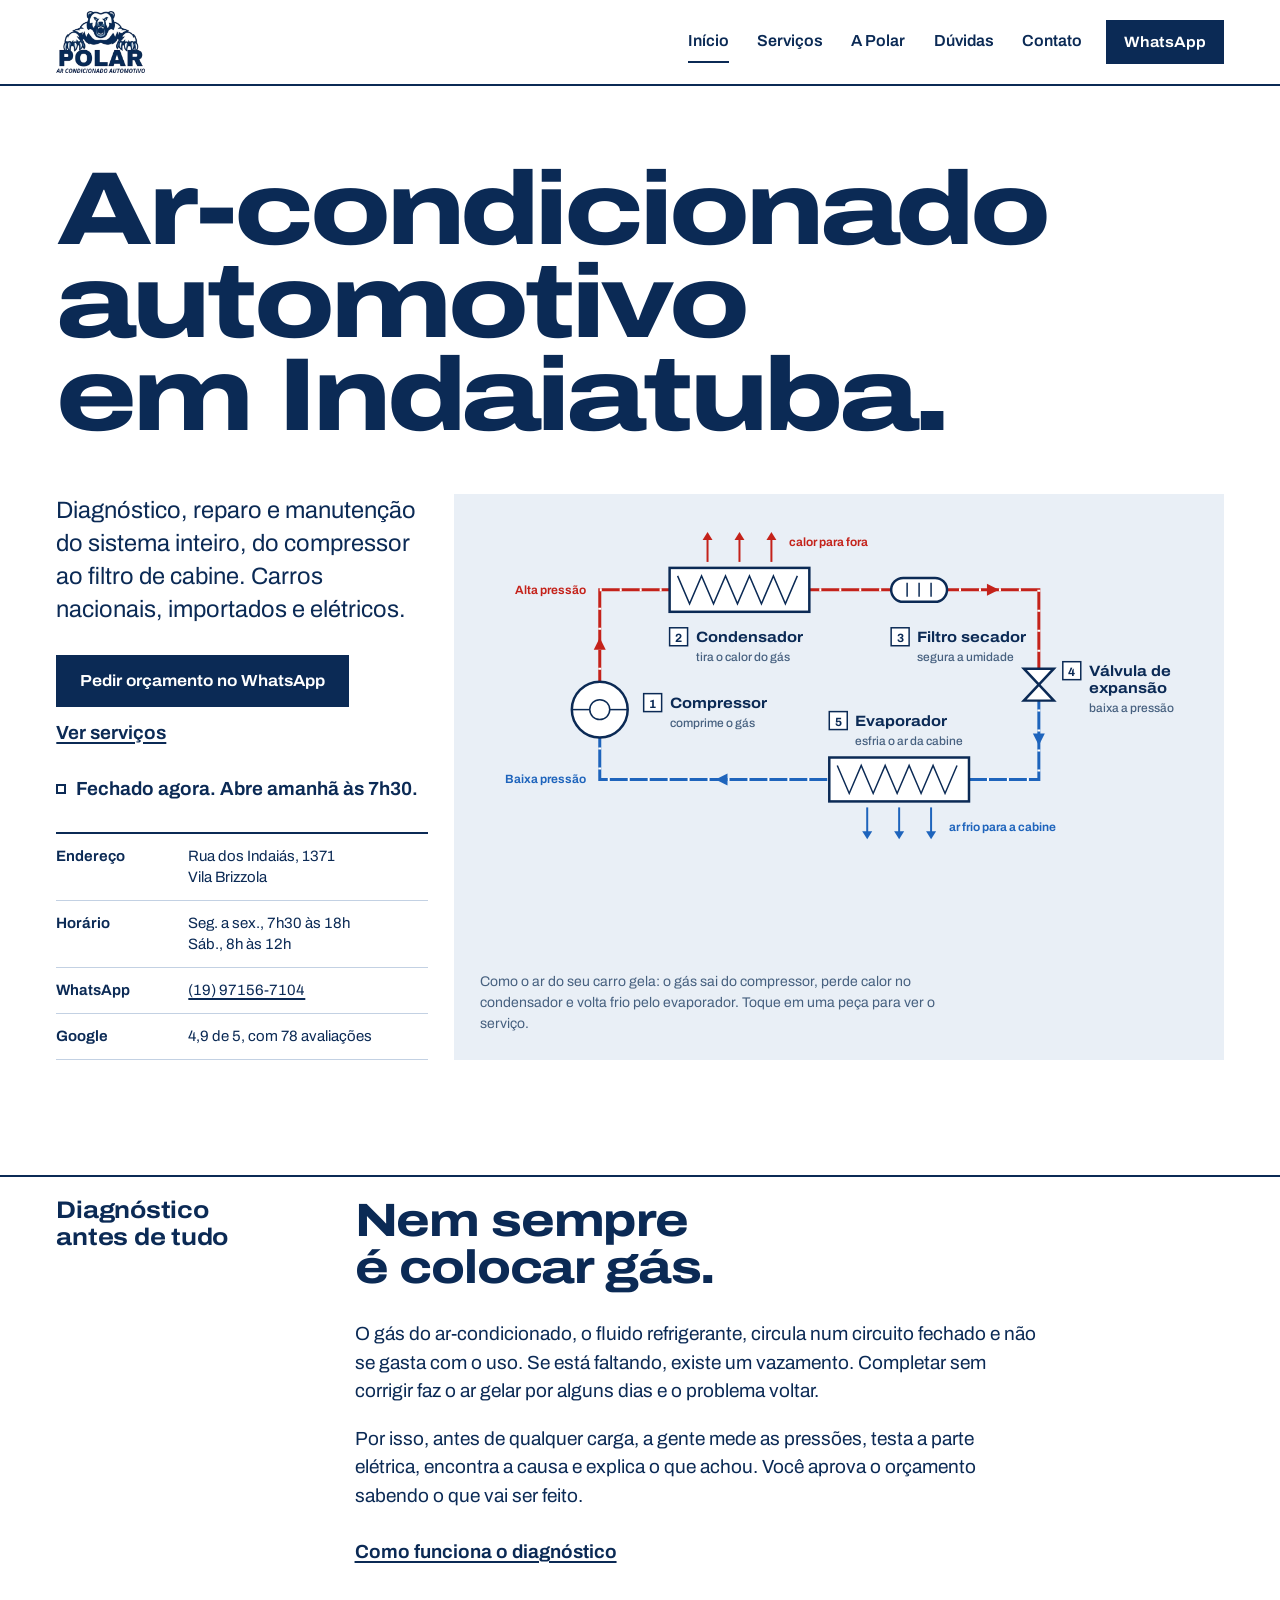
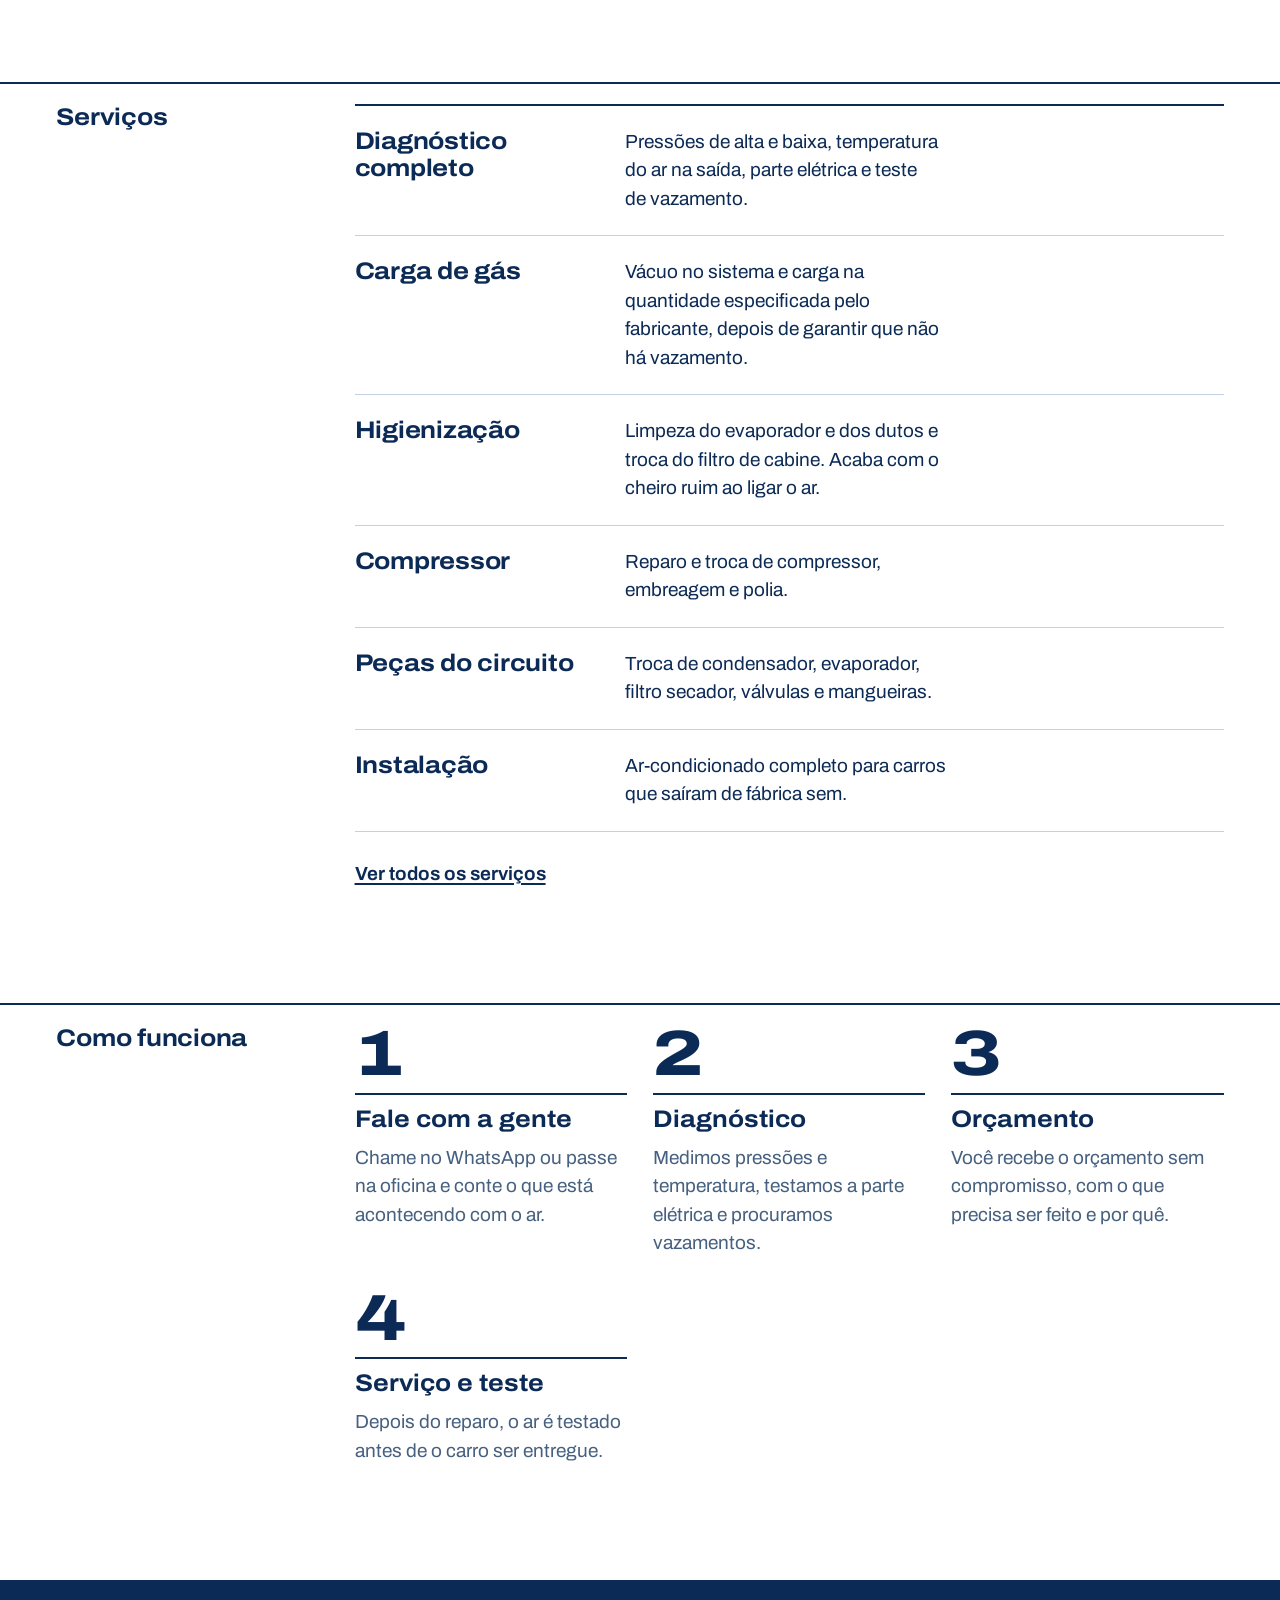
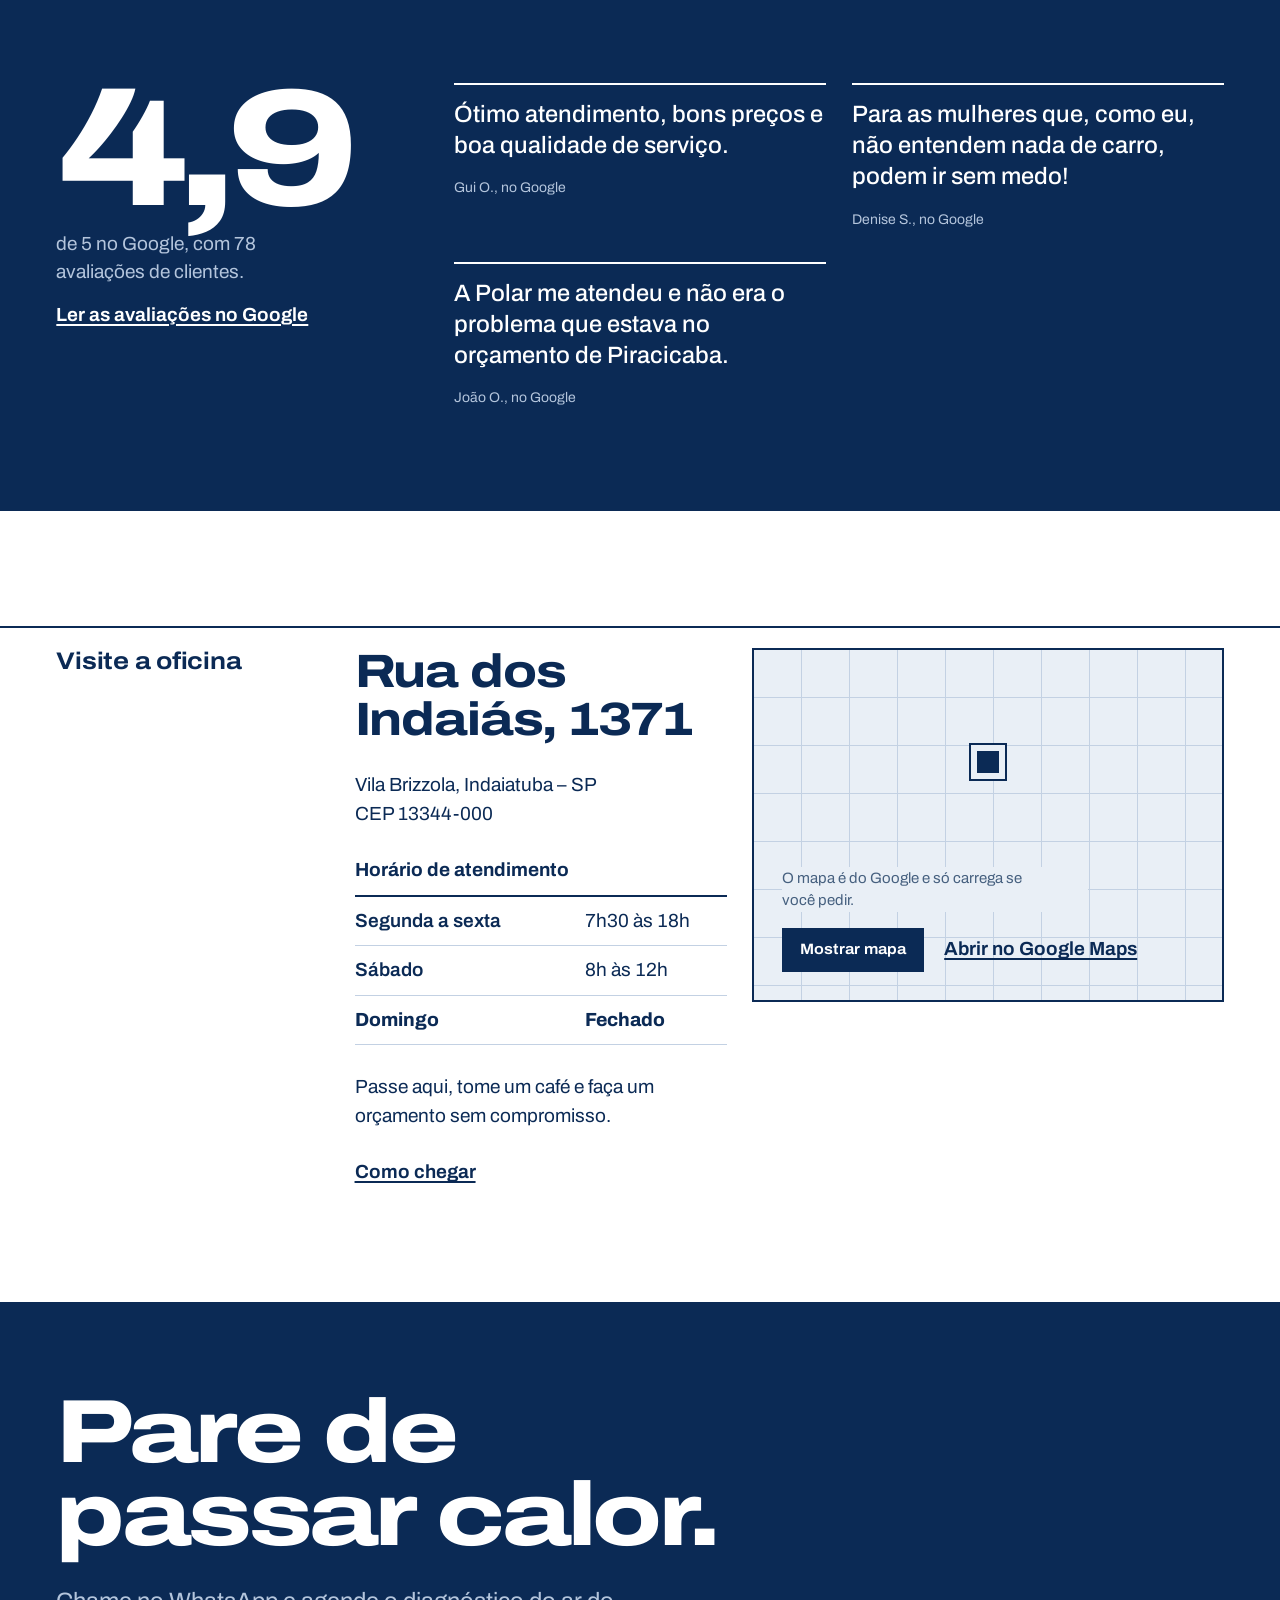
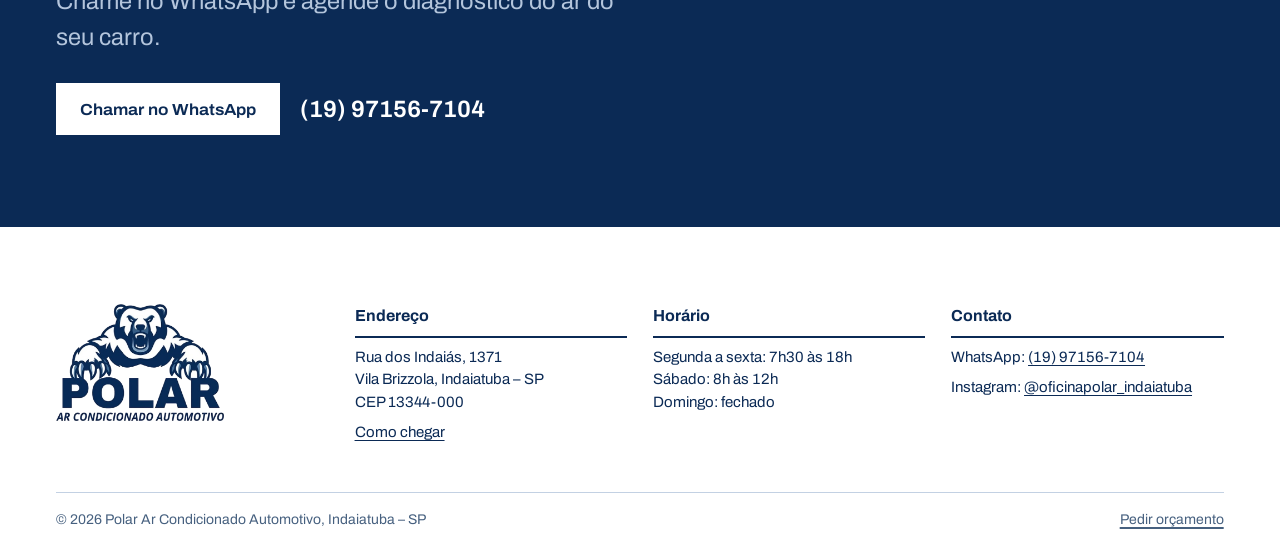
==== index.html @ b254bef1 "Cria site multipágina da Polar Ar Condicionado Automotivo Site estático em estilo tipográfico suíço " ====
<!doctype html>
<html lang="pt-BR">
<head>
<meta charset="utf-8">
<meta name="viewport" content="width=device-width, initial-scale=1, viewport-fit=cover">
<title>Polar Ar Condicionado Automotivo | Indaiatuba – SP</title>
<meta name="description" content="Oficina de ar-condicionado automotivo em Indaiatuba. Diagnóstico, carga de gás, higienização, compressor e reparo de vazamentos. Rua dos Indaiás, 1371. WhatsApp (19) 97156-7104.">
<meta name="theme-color" content="#0b2a55">
<link rel="icon" type="image/png" href="assets/img/favicon.png">
<link rel="apple-touch-icon" href="assets/img/apple-touch-icon.png">
<meta property="og:type" content="website">
<meta property="og:locale" content="pt_BR">
<meta property="og:site_name" content="Polar Ar Condicionado Automotivo">
<meta property="og:title" content="Polar Ar Condicionado Automotivo, Indaiatuba">
<meta property="og:description" content="Diagnóstico, reparo e manutenção do ar-condicionado do seu carro. Rua dos Indaiás, 1371, Indaiatuba – SP.">
<meta property="og:image" content="assets/img/og-polar.jpg">
<link rel="preload" href="assets/fonts/archivo-latin.woff2" as="font" type="font/woff2" crossorigin>
<link rel="stylesheet" href="assets/css/style.css">
<script type="application/ld+json">
{
  "@context": "https://schema.org",
  "@type": "AutoRepair",
  "name": "Polar Ar Condicionado Automotivo",
  "description": "Diagnóstico, reparo e manutenção de ar-condicionado automotivo para carros nacionais, importados e elétricos.",
  "image": "assets/img/logo-polar.png",
  "telephone": "+55-19-97156-7104",
  "address": {
    "@type": "PostalAddress",
    "streetAddress": "Rua dos Indaiás, 1371, Vila Brizzola",
    "addressLocality": "Indaiatuba",
    "addressRegion": "SP",
    "postalCode": "13344-000",
    "addressCountry": "BR"
  },
  "openingHoursSpecification": [
    { "@type": "OpeningHoursSpecification", "dayOfWeek": ["Monday", "Tuesday", "Wednesday", "Thursday", "Friday"], "opens": "07:30", "closes": "18:00" },
    { "@type": "OpeningHoursSpecification", "dayOfWeek": "Saturday", "opens": "08:00", "closes": "12:00" }
  ],
  "hasMap": "https://www.google.com/maps?cid=8822107907906113276",
  "sameAs": ["https://www.instagram.com/oficinapolar_indaiatuba/"]
}
</script>
</head>
<body>
<a class="skip" href="#conteudo">Pular para o conteúdo</a>
<header class="site-header">
  <div class="wrap header-inner">
    <a class="brand" href="index.html"><img src="assets/img/logo-polar.png" width="604" height="421" alt="Polar Ar Condicionado Automotivo, página inicial"></a>
    <nav class="nav" aria-label="Principal">
      <button class="nav-toggle" type="button" aria-expanded="false" aria-controls="menu">Menu</button>
      <ul class="nav-list" id="menu">
        <li><a href="index.html" aria-current="page">Início</a></li>
        <li><a href="servicos.html">Serviços</a></li>
        <li><a href="sobre.html">A Polar</a></li>
        <li><a href="duvidas.html">Dúvidas</a></li>
        <li><a href="contato.html">Contato</a></li>
      </ul>
    </nav>
    <a class="btn btn-small header-cta" href="https://wa.me/5519971567104?text=Ol%C3%A1%2C%20Polar!%20Gostaria%20de%20um%20or%C3%A7amento." target="_blank" rel="noopener">WhatsApp</a>
  </div>
</header>

<main id="conteudo">

  <section class="hero" aria-labelledby="titulo">
    <div class="wrap grid hero-grid">
      <h1 class="display hero-title" id="titulo">Ar-condicionado automotivo em Indaiatuba.</h1>

      <div class="hero-copy">
        <p class="hero-lead">Diagnóstico, reparo e manutenção do sistema inteiro, do compressor ao filtro de cabine. Carros nacionais, importados e elétricos.</p>
        <div class="actions">
          <a class="btn" href="https://wa.me/5519971567104?text=Ol%C3%A1%2C%20Polar!%20Gostaria%20de%20um%20or%C3%A7amento." target="_blank" rel="noopener">Pedir orçamento no WhatsApp</a>
          <a class="link-strong" href="servicos.html">Ver serviços</a>
        </div>
        <p class="status" data-open-status hidden></p>
        <dl class="facts">
          <div><dt>Endereço</dt><dd>Rua dos Indaiás, 1371<br>Vila Brizzola</dd></div>
          <div><dt>Horário</dt><dd class="tabular">Seg. a sex., 7h30 às 18h<br>Sáb., 8h às 12h</dd></div>
          <div><dt>WhatsApp</dt><dd class="tabular"><a href="https://wa.me/5519971567104" target="_blank" rel="noopener">(19) 97156-7104</a></dd></div>
          <div><dt>Google</dt><dd>4,9 de 5, com 78 avaliações</dd></div>
        </dl>
      </div>

      <figure class="hero-figure circuit" data-circuit-scope>
        <div data-circuit data-link-base="servicos.html"></div>
        <figcaption>Como o ar do seu carro gela: o gás sai do compressor, perde calor no condensador e volta frio pelo evaporador. Toque em uma peça para ver o serviço.</figcaption>
      </figure>
    </div>
  </section>

  <section class="section" aria-labelledby="s-diagnostico">
    <div class="wrap grid section-grid">
      <h2 class="section-title" id="s-diagnostico">Diagnóstico antes de tudo</h2>
      <div class="section-body">
        <p class="statement">Nem sempre é colocar gás.</p>
        <div class="prose">
          <p>O gás do ar-condicionado, o fluido refrigerante, circula num circuito fechado e não se gasta com o uso. Se está faltando, existe um vazamento. Completar sem corrigir faz o ar gelar por alguns dias e o problema voltar.</p>
          <p>Por isso, antes de qualquer carga, a gente mede as pressões, testa a parte elétrica, encontra a causa e explica o que achou. Você aprova o orçamento sabendo o que vai ser feito.</p>
        </div>
        <p><a class="link-strong" href="servicos.html#diagnostico">Como funciona o diagnóstico</a></p>
      </div>
    </div>
  </section>

  <section class="section" aria-labelledby="s-servicos">
    <div class="wrap grid section-grid">
      <h2 class="section-title" id="s-servicos">Serviços</h2>
      <div class="section-body">
        <ul class="service-list">
          <li class="service-row">
            <h3>Diagnóstico completo</h3>
            <p>Pressões de alta e baixa, temperatura do ar na saída, parte elétrica e teste de vazamento.</p>
          </li>
          <li class="service-row">
            <h3>Carga de gás</h3>
            <p>Vácuo no sistema e carga na quantidade especificada pelo fabricante, depois de garantir que não há vazamento.</p>
          </li>
          <li class="service-row">
            <h3>Higienização</h3>
            <p>Limpeza do evaporador e dos dutos e troca do filtro de cabine. Acaba com o cheiro ruim ao ligar o ar.</p>
          </li>
          <li class="service-row">
            <h3>Compressor</h3>
            <p>Reparo e troca de compressor, embreagem e polia.</p>
          </li>
          <li class="service-row">
            <h3>Peças do circuito</h3>
            <p>Troca de condensador, evaporador, filtro secador, válvulas e mangueiras.</p>
          </li>
          <li class="service-row">
            <h3>Instalação</h3>
            <p>Ar-condicionado completo para carros que saíram de fábrica sem.</p>
          </li>
        </ul>
        <p><a class="link-strong" href="servicos.html">Ver todos os serviços</a></p>
      </div>
    </div>
  </section>

  <section class="section" aria-labelledby="s-como">
    <div class="wrap grid section-grid">
      <h2 class="section-title" id="s-como">Como funciona</h2>
      <div class="section-body">
        <ol class="steps">
          <li>
            <h3>Fale com a gente</h3>
            <p>Chame no WhatsApp ou passe na oficina e conte o que está acontecendo com o ar.</p>
          </li>
          <li>
            <h3>Diagnóstico</h3>
            <p>Medimos pressões e temperatura, testamos a parte elétrica e procuramos vazamentos.</p>
          </li>
          <li>
            <h3>Orçamento</h3>
            <p>Você recebe o orçamento sem compromisso, com o que precisa ser feito e por quê.</p>
          </li>
          <li>
            <h3>Serviço e teste</h3>
            <p>Depois do reparo, o ar é testado antes de o carro ser entregue.</p>
          </li>
        </ol>
      </div>
    </div>
  </section>

  <section class="reviews" aria-labelledby="s-avaliacoes">
    <div class="wrap grid reviews-grid">
      <div class="score">
        <h2 class="visually-hidden" id="s-avaliacoes">Avaliações no Google</h2>
        <p class="score-number tabular">4,9</p>
        <p>de 5 no Google, com 78 avaliações de clientes.</p>
        <p><a class="link-strong" href="https://www.google.com/maps?cid=8822107907906113276" target="_blank" rel="noopener">Ler as avaliações no Google</a></p>
      </div>
      <div class="quotes">
        <blockquote>
          <p>Ótimo atendimento, bons preços e boa qualidade de serviço.</p>
          <footer>Gui O., no Google</footer>
        </blockquote>
        <blockquote>
          <p>Para as mulheres que, como eu, não entendem nada de carro, podem ir sem medo!</p>
          <footer>Denise S., no Google</footer>
        </blockquote>
        <blockquote>
          <p>A Polar me atendeu e não era o problema que estava no orçamento de Piracicaba.</p>
          <footer>João O., no Google</footer>
        </blockquote>
      </div>
    </div>
  </section>

  <section class="section" aria-labelledby="s-visite">
    <div class="wrap grid section-grid visit">
      <h2 class="section-title" id="s-visite">Visite a oficina</h2>
      <div class="visit-info">
        <address class="address-big">Rua dos Indaiás, 1371</address>
        <p>Vila Brizzola, Indaiatuba – SP<br>CEP 13344-000</p>
        <table class="hours">
          <caption>Horário de atendimento</caption>
          <tbody>
            <tr data-day="1,2,3,4,5"><th scope="row">Segunda a sexta</th><td>7h30 às 18h</td></tr>
            <tr data-day="6"><th scope="row">Sábado</th><td>8h às 12h</td></tr>
            <tr data-day="0"><th scope="row">Domingo</th><td>Fechado</td></tr>
          </tbody>
        </table>
        <p>Passe aqui, tome um café e faça um orçamento sem compromisso.</p>
        <p><a class="link-strong" href="https://www.google.com/maps/dir/?api=1&amp;destination=Polar%20Ar%20Condicionado%20Automotivo%2C%20Rua%20dos%20Indai%C3%A1s%2C%201371%2C%20Indaiatuba%20-%20SP" target="_blank" rel="noopener">Como chegar</a></p>
      </div>
      <div class="visit-map">
        <div class="map">
          <div class="map-placeholder">
            <span class="map-pin" aria-hidden="true"></span>
            <p>O mapa é do Google e só carrega se você pedir.</p>
            <div class="actions">
              <button class="btn btn-small" type="button" data-load-map="https://maps.google.com/maps?q=Polar%20Ar%20Condicionado%20Automotivo%2C%20Rua%20dos%20Indai%C3%A1s%2C%201371%2C%20Indaiatuba%20-%20SP&amp;z=16&amp;output=embed">Mostrar mapa</button>
              <a class="link-strong" href="https://www.google.com/maps?cid=8822107907906113276" target="_blank" rel="noopener">Abrir no Google Maps</a>
            </div>
          </div>
        </div>
      </div>
    </div>
  </section>

  <section class="cta-band" aria-labelledby="s-cta">
    <div class="wrap cta-inner">
      <h2 class="cta-title" id="s-cta">Pare de passar calor.</h2>
      <p class="cta-text">Chame no WhatsApp e agende o diagnóstico do ar do seu carro.</p>
      <div class="actions">
        <a class="btn btn-invert" href="https://wa.me/5519971567104?text=Ol%C3%A1%2C%20Polar!%20Gostaria%20de%20agendar%20um%20diagn%C3%B3stico." target="_blank" rel="noopener">Chamar no WhatsApp</a>
        <span class="phone">(19) 97156-7104</span>
      </div>
    </div>
  </section>

</main>

<footer class="site-footer">
  <div class="wrap">
    <div class="grid footer-grid">
      <div class="footer-brand"><img src="assets/img/logo-polar.png" width="604" height="421" alt="Polar Ar Condicionado Automotivo" loading="lazy"></div>
      <div class="footer-col">
        <h2>Endereço</h2>
        <address>Rua dos Indaiás, 1371<br>Vila Brizzola, Indaiatuba – SP<br>CEP 13344-000</address>
        <p><a href="https://www.google.com/maps/dir/?api=1&amp;destination=Polar%20Ar%20Condicionado%20Automotivo%2C%20Rua%20dos%20Indai%C3%A1s%2C%201371%2C%20Indaiatuba%20-%20SP" target="_blank" rel="noopener">Como chegar</a></p>
      </div>
      <div class="footer-col">
        <h2>Horário</h2>
        <p class="tabular">Segunda a sexta: 7h30 às 18h<br>Sábado: 8h às 12h<br>Domingo: fechado</p>
      </div>
      <div class="footer-col">
        <h2>Contato</h2>
        <p>WhatsApp: <a class="tabular" href="https://wa.me/5519971567104" target="_blank" rel="noopener">(19) 97156-7104</a></p>
        <p>Instagram: <a href="https://www.instagram.com/oficinapolar_indaiatuba/" target="_blank" rel="noopener">@oficinapolar_indaiatuba</a></p>
      </div>
    </div>
    <div class="footer-base">
      <p>© <span data-year>2026</span> Polar Ar Condicionado Automotivo, Indaiatuba – SP</p>
      <p><a href="contato.html">Pedir orçamento</a></p>
    </div>
  </div>
</footer>

<nav class="mobile-bar" aria-label="Contato rápido">
  <a href="https://wa.me/5519971567104?text=Ol%C3%A1%2C%20Polar!%20Gostaria%20de%20um%20or%C3%A7amento." target="_blank" rel="noopener">WhatsApp</a>
  <a href="tel:+5519971567104">Ligar</a>
</nav>

<script src="assets/js/circuit.js" defer></script>
<script src="assets/js/main.js" defer></script>
</body>
</html>
---- assets/css/style.css ----
/* ==========================================================================
   Polar Ar Condicionado Automotivo
   Layout: grade suíça de 12 colunas. Títulos de seção ficam pendurados nas
   colunas 1–3, conteúdo nas colunas 4–12, tudo alinhado à esquerda.
   Cor: impressão em uma cor (azul Polar sobre branco). Vermelho e azul claro
   aparecem só no diagrama do circuito: são as cores dos manômetros de alta
   e baixa pressão.
   ========================================================================== */

:root {
  --paper: #ffffff;
  --navy: #0b2a55;        /* azul do logo: texto, regras e blocos */
  --ice: #e9eff6;         /* fundo do diagrama e áreas calmas */
  --frost: #c3d1e3;       /* linhas de tabela */
  --steel: #46607f;       /* texto secundário */
  --heat: #c4221a;        /* lado de alta pressão */
  --cold: #1e64bc;        /* lado de baixa pressão */
  --on-navy: #ffffff;
  --on-navy-soft: #b4c5dc;

  --font: "Archivo", "Helvetica Neue", Helvetica, Arial, sans-serif;

  --margin: clamp(16px, 4.4vw, 64px);
  --gutter: clamp(16px, 2vw, 28px);
  --maxw: 1440px;
  --section: clamp(64px, 9vw, 136px);

  /* escala tipográfica */
  --t-small: 0.875rem;                          /* 14 */
  --t-body: clamp(1.0625rem, 0.4vw + 0.95rem, 1.1875rem); /* 17–19 */
  --t-lead: clamp(1.1875rem, 0.6vw + 1rem, 1.5rem);       /* 19–24 */
  --t-h3: clamp(1.25rem, 0.6vw + 1.05rem, 1.5rem);        /* 20–24 */
  --t-h2: clamp(1.75rem, 2.4vw + 1rem, 3.25rem);          /* 28–52 */
  --t-display: clamp(2.125rem, 8.1vw, 7.75rem);           /* 34–124 */
  --t-page: clamp(2.5rem, 7vw, 6.5rem);                   /* 40–104 */

  color-scheme: light;
}

/* Archivo (SIL Open Font License), hospedada junto com o site.
   Fonte variável: peso 100–900 e largura 62–125%. */
@font-face {
  font-family: "Archivo";
  font-style: normal;
  font-weight: 100 900;
  font-stretch: 62% 125%;
  font-display: swap;
  src: url("../fonts/archivo-latin.woff2") format("woff2");
  unicode-range: U+0000-00FF, U+0131, U+0152-0153, U+02BB-02BC, U+02C6, U+02DA, U+02DC, U+0304, U+0308, U+0329, U+2000-206F, U+20AC, U+2122, U+2191, U+2193, U+2212, U+2215, U+FEFF, U+FFFD;
}

/* ---------- base ---------- */

*,
*::before,
*::after { box-sizing: border-box; }

html { -webkit-text-size-adjust: 100%; text-size-adjust: 100%; }

body {
  margin: 0;
  background: var(--paper);
  color: var(--navy);
  font-family: var(--font);
  font-size: var(--t-body);
  font-weight: 400;
  font-stretch: 100%;
  line-height: 1.5;
  font-feature-settings: "kern" 1;
  text-rendering: optimizeLegibility;
  -webkit-font-smoothing: antialiased;
}

img, svg { display: block; max-width: 100%; height: auto; }

h1, h2, h3, h4, p, ul, ol, dl, dd, figure, blockquote { margin: 0; }
ul, ol { padding: 0; list-style: none; }

h1, h2, h3, .statement, .address-big, .cta-title, .subhead { text-wrap: balance; }
h1, h2, h3 { font-weight: 700; }
p { text-wrap: pretty; }

a { color: inherit; text-decoration-thickness: 2px; text-underline-offset: 0.18em; }
a:hover { text-decoration-thickness: 3px; }

:focus-visible { outline: 3px solid var(--cold); outline-offset: 3px; }

.skip {
  position: absolute;
  left: var(--margin);
  top: -100px;
  z-index: 50;
  padding: 12px 16px;
  background: var(--navy);
  color: var(--on-navy);
  font-weight: 600;
}
.skip:focus { top: 12px; }

.visually-hidden {
  position: absolute !important;
  width: 1px; height: 1px;
  overflow: hidden;
  clip: rect(0 0 0 0);
  white-space: nowrap;
}

.wrap {
  width: 100%;
  max-width: var(--maxw);
  margin-inline: auto;
  padding-inline: var(--margin);
}

.grid {
  display: grid;
  grid-template-columns: repeat(12, minmax(0, 1fr));
  column-gap: var(--gutter);
}
.grid > * { grid-column: 1 / -1; min-width: 0; }

.tabular { font-variant-numeric: tabular-nums; }

/* ---------- botões ---------- */

.btn {
  display: inline-flex;
  align-items: center;
  gap: 10px;
  min-height: 52px;
  padding: 14px 22px;
  border: 2px solid var(--navy);
  background: var(--navy);
  color: var(--on-navy);
  font: inherit;
  font-size: 1rem;
  font-weight: 650;
  font-stretch: 108%;
  line-height: 1.1;
  text-decoration: none;
  cursor: pointer;
}
.btn:hover { background: var(--paper); color: var(--navy); }

.btn-quiet { background: transparent; color: var(--navy); }
.btn-quiet:hover { background: var(--navy); color: var(--on-navy); }

.btn-invert { background: var(--on-navy); color: var(--navy); border-color: var(--on-navy); }
.btn-invert:hover { background: transparent; color: var(--on-navy); }
.btn-invert:focus-visible { outline-color: var(--on-navy); }

.btn-small { min-height: 44px; padding: 10px 16px; font-size: 0.9375rem; }

.btn .wa-icon { width: 20px; height: 20px; flex: none; }

.actions { display: flex; flex-wrap: wrap; align-items: center; gap: 12px 20px; }

.link-strong {
  font-weight: 650;
  text-decoration: underline;
  text-decoration-thickness: 2px;
}

/* ---------- cabeçalho ---------- */

.site-header { border-bottom: 2px solid var(--navy); background: var(--paper); }

.header-inner {
  display: flex;
  align-items: center;
  gap: 24px;
  min-height: 84px;
  padding-block: 10px;
}

.brand { display: block; flex: none; }
.brand img { width: auto; height: 62px; }

.nav { margin-left: auto; display: flex; align-items: center; }

.nav-list { display: flex; gap: clamp(16px, 2.2vw, 36px); }
.nav-list a {
  display: block;
  padding-block: 8px;
  font-size: 1rem;
  font-weight: 600;
  text-decoration: none;
  border-bottom: 2px solid transparent;
}
.nav-list a:hover { border-bottom-color: var(--frost); }
.nav-list a[aria-current="page"] { border-bottom-color: var(--navy); }

.nav-toggle {
  display: none;
  min-height: 44px;
  padding: 8px 14px;
  border: 2px solid var(--navy);
  background: var(--paper);
  color: var(--navy);
  font: inherit;
  font-weight: 650;
  cursor: pointer;
}

@media (max-width: 899px) {
  .header-inner { flex-wrap: wrap; gap: 12px 16px; min-height: 72px; }
  .brand img { height: 52px; }
  .nav { margin-left: auto; }
  .nav-toggle { display: block; }
  .header-cta { display: none; }
  .nav-list {
    display: none;
    position: absolute;
    left: 0; right: 0;
    top: var(--menu-top, 74px);
    z-index: 40;
    flex-direction: column;
    gap: 0;
    padding: 8px var(--margin) 24px;
    background: var(--paper);
    border-bottom: 2px solid var(--navy);
  }
  .nav-list.is-open { display: flex; }
  .nav-list a {
    padding-block: 14px;
    font-size: 1.75rem;
    font-weight: 700;
    font-stretch: 118%;
    letter-spacing: -0.02em;
    border-bottom: 1px solid var(--frost);
  }
  .nav-list a[aria-current="page"] { border-bottom: 1px solid var(--frost); text-decoration: underline; text-decoration-thickness: 3px; }
  .site-header { position: relative; }
}

/* ---------- seções ---------- */

.section { padding-block: var(--section) 0; }
.section:last-of-type { padding-bottom: var(--section); }

.section-grid { border-top: 2px solid var(--navy); padding-top: 20px; row-gap: 28px; }

.section-title {
  font-size: var(--t-h3);
  font-weight: 700;
  font-stretch: 112%;
  line-height: 1.15;
  letter-spacing: -0.01em;
}

.section-body { display: grid; gap: 28px; align-content: start; }

@media (min-width: 1024px) {
  .section-title { grid-column: 1 / span 3; }
  .section-body { grid-column: 4 / -1; }
}

.statement {
  font-size: var(--t-h2);
  font-weight: 750;
  font-stretch: 118%;
  line-height: 1.02;
  letter-spacing: -0.025em;
  max-width: 18ch;
}

.prose { display: grid; gap: 1em; max-width: 62ch; }
.prose-lead { font-size: var(--t-lead); line-height: 1.42; max-width: 40ch; }
.muted { color: var(--steel); }

/* ---------- herói ---------- */

.hero { padding-block: clamp(40px, 6vw, 88px) 0; }

.hero-grid { row-gap: clamp(28px, 4vw, 56px); }

.display {
  font-size: var(--t-display);
  font-weight: 800;
  font-stretch: 125%;
  line-height: 0.9;
  letter-spacing: -0.04em;
  hyphens: manual;
}

.hero-copy { display: grid; gap: 28px; align-content: start; }
.hero-lead { font-size: var(--t-lead); line-height: 1.4; max-width: 30ch; }

.facts { display: grid; gap: 0; border-top: 2px solid var(--navy); }
.facts > div {
  display: grid;
  grid-template-columns: 7.5rem minmax(0, 1fr);
  gap: 12px;
  padding-block: 12px;
  border-bottom: 1px solid var(--frost);
  font-size: 0.9375rem;
  line-height: 1.4;
}
.facts dt { font-weight: 650; }
.facts dd { min-width: 0; }

.status {
  display: inline-flex;
  align-items: center;
  gap: 10px;
  font-weight: 650;
}
.status::before {
  content: "";
  width: 10px; height: 10px;
  border: 2px solid var(--navy);
  background: transparent;
  flex: none;
}
.status[data-state="open"]::before { background: var(--navy); }

.hero-figure { margin: 0; }

@media (min-width: 1024px) {
  .hero-title { grid-column: 1 / span 11; }
  .hero-copy { grid-column: 1 / span 4; }
  .hero-figure { grid-column: 5 / -1; }
}

/* ---------- diagrama do circuito ---------- */

.circuit {
  display: flex;
  flex-direction: column;
  justify-content: space-between;
  gap: 16px;
  background: var(--ice);
  padding: clamp(12px, 2vw, 28px);
}
.circuit svg { width: 100%; height: auto; margin-block: auto; }
.circuit .circuit-tall { display: none; max-width: 440px; margin-inline: auto; }
@media (max-width: 639px) {
  .circuit .circuit-wide { display: none; }
  .circuit .circuit-tall { display: block; }
}
.circuit figcaption {
  font-size: var(--t-small);
  color: var(--steel);
  max-width: 60ch;
}

.c-line { fill: none; stroke-width: 3; stroke-linecap: square; }
.c-hot { stroke: var(--heat); }
.c-cold { stroke: var(--cold); }
.c-flow {
  fill: none;
  stroke: var(--paper);
  stroke-width: 3;
  stroke-dasharray: 2 18;
  animation: flow 1.8s linear infinite;
}
@keyframes flow { to { stroke-dashoffset: -40; } }

.c-part { cursor: pointer; }
.c-part .c-body { fill: var(--paper); stroke: var(--navy); stroke-width: 2.5; }
.c-part .c-detail { fill: none; stroke: var(--navy); stroke-width: 1.5; }
.c-part .c-name { fill: var(--navy); font-family: var(--font); font-size: 15px; font-weight: 700; font-stretch: 110%; }
.c-part .c-sub { fill: var(--steel); font-family: var(--font); font-size: 12px; font-weight: 500; }
.c-part .c-num { fill: var(--navy); font-family: var(--font); font-size: 12px; font-weight: 700; }
.c-part .c-num-box { fill: var(--paper); stroke: var(--navy); stroke-width: 1.5; }
.c-part:hover .c-body,
.c-part:focus-visible .c-body,
.c-part.is-active .c-body { fill: var(--navy); }
.c-part:hover .c-detail,
.c-part:focus-visible .c-detail,
.c-part.is-active .c-detail { stroke: var(--paper); }
.c-part:hover .c-num-box,
.c-part:focus-visible .c-num-box,
.c-part.is-active .c-num-box { fill: var(--navy); }
.c-part:hover .c-num,
.c-part:focus-visible .c-num,
.c-part.is-active .c-num { fill: var(--paper); }
.c-part:focus-visible { outline: none; }
.c-part:focus-visible .c-body { stroke: var(--cold); stroke-width: 4; }

.c-note { font-family: var(--font); font-size: 12px; font-weight: 650; }
.c-note-hot { fill: var(--heat); }
.c-note-cold { fill: var(--cold); }
.c-arrow { fill: none; stroke-width: 2; }
.c-arrow-hot { stroke: var(--heat); }
.c-arrow-cold { stroke: var(--cold); }
.c-head-hot { fill: var(--heat); }
.c-head-cold { fill: var(--cold); }

@media (prefers-reduced-motion: reduce) {
  .c-flow { animation: none; }
}

/* legenda do diagrama (lista ordenada: é a ordem do fluxo) */
.circuit-legend {
  display: grid;
  grid-template-columns: minmax(0, 1fr);
  gap: 0 var(--gutter);
  counter-reset: part;
  border-top: 2px solid var(--navy);
}
.circuit-legend li { counter-increment: part; border-bottom: 1px solid var(--frost); }
.circuit-legend a {
  display: grid;
  grid-template-columns: 1.75rem minmax(0, 1fr);
  gap: 8px;
  padding-block: 14px;
  text-decoration: none;
}
.circuit-legend a::before {
  content: counter(part);
  font-weight: 700;
  font-variant-numeric: tabular-nums;
}
.circuit-legend strong { display: block; font-weight: 700; line-height: 1.25; margin-bottom: 4px; }
.circuit-legend .sub { display: block; font-size: 0.9375rem; color: var(--steel); line-height: 1.4; }
.circuit-legend a:hover strong,
.circuit-legend a.is-active strong { text-decoration: underline; text-decoration-thickness: 2px; text-underline-offset: 0.18em; }

@media (min-width: 900px) {
  .circuit-legend { grid-template-columns: repeat(5, minmax(0, 1fr)); }
}

/* ---------- lista de serviços (tabela suíça) ---------- */

.service-list { border-top: 2px solid var(--navy); }
.service-row {
  display: grid;
  gap: 8px 24px;
  padding-block: 22px;
  border-bottom: 1px solid var(--frost);
  scroll-margin-top: 24px;
}
.service-row h3 {
  font-size: var(--t-h3);
  font-stretch: 112%;
  line-height: 1.15;
  letter-spacing: -0.01em;
}
.service-row p { max-width: 54ch; }
.service-row .when { color: var(--steel); font-size: 0.9375rem; line-height: 1.45; }
.service-row .when b { color: var(--navy); font-weight: 650; }
.service-row:target { background: var(--ice); box-shadow: -12px 0 0 var(--ice), 12px 0 0 var(--ice); }

@media (min-width: 760px) {
  .service-row { grid-template-columns: minmax(0, 4fr) minmax(0, 5fr); }
  .service-row .when { grid-column: 2; }
}
@media (min-width: 1200px) {
  .service-row { grid-template-columns: minmax(0, 3fr) minmax(0, 4fr) minmax(0, 3fr); }
  .service-row .when { grid-column: 3; }
}

.subhead {
  font-size: var(--t-h2);
  font-weight: 750;
  font-stretch: 118%;
  line-height: 1.02;
  letter-spacing: -0.025em;
}

/* ---------- passos (sequência real: numerada) ---------- */

.steps {
  display: grid;
  grid-template-columns: repeat(auto-fit, minmax(min(100%, 220px), 1fr));
  gap: 32px var(--gutter);
  counter-reset: step;
}
.steps li { counter-increment: step; display: grid; gap: 10px; align-content: start; }
.steps li::before {
  content: counter(step);
  font-size: clamp(3rem, 5vw, 4.5rem);
  font-weight: 800;
  font-stretch: 125%;
  line-height: 0.9;
  letter-spacing: -0.04em;
  font-variant-numeric: tabular-nums;
}
.steps h3 { font-size: var(--t-h3); font-stretch: 110%; line-height: 1.2; padding-top: 10px; border-top: 2px solid var(--navy); }
.steps p { color: var(--steel); }

/* ---------- avaliações (bloco azul) ---------- */

.reviews {
  margin-top: var(--section);
  background: var(--navy);
  color: var(--on-navy);
  padding-block: clamp(56px, 8vw, 120px);
}
.reviews a { color: var(--on-navy); }
.reviews :focus-visible { outline-color: var(--on-navy); }
.reviews-grid { row-gap: 40px; }
.score { display: grid; gap: 14px; align-content: start; }
.score .score-number {
  color: var(--on-navy);
  font-size: clamp(5rem, 13vw, 11rem);
  font-weight: 800;
  font-stretch: 125%;
  line-height: 0.8;
  letter-spacing: -0.05em;
}
.score p { color: var(--on-navy-soft); max-width: 24ch; }
.quotes {
  display: grid;
  grid-template-columns: repeat(auto-fit, minmax(min(100%, 240px), 1fr));
  gap: 32px var(--gutter);
}
.quotes blockquote { display: grid; gap: 16px; align-content: start; padding-top: 14px; border-top: 2px solid var(--on-navy); }
.quotes p { font-size: var(--t-lead); font-weight: 500; line-height: 1.32; }
.quotes footer { font-size: var(--t-small); color: var(--on-navy-soft); }

@media (min-width: 1024px) {
  .score { grid-column: 1 / span 4; }
  .quotes { grid-column: 5 / -1; }
}

/* ---------- endereço e mapa ---------- */

.address-big {
  font-size: var(--t-h2);
  font-weight: 750;
  font-stretch: 118%;
  line-height: 1.02;
  letter-spacing: -0.025em;
  font-style: normal;
}

.hours { width: 100%; max-width: 30rem; border-collapse: collapse; font-variant-numeric: tabular-nums; }
.hours th, .hours td { padding: 10px 0; border-bottom: 1px solid var(--frost); text-align: left; vertical-align: top; }
.hours th { font-weight: 600; padding-right: 24px; }
.hours tr.is-today th, .hours tr.is-today td { font-weight: 750; }
.hours caption { text-align: left; font-weight: 700; padding-bottom: 10px; border-bottom: 2px solid var(--navy); }

.visit { row-gap: 40px; }
@media (min-width: 1024px) {
  .visit-info { grid-column: 4 / span 4; }
  .visit-map { grid-column: 8 / -1; }
}
.visit-info { display: grid; gap: 28px; align-content: start; }

.map {
  position: relative;
  display: grid;
  aspect-ratio: 4 / 3;
  max-width: 100%;
  background: var(--ice);
  border: 2px solid var(--navy);
}
@media (max-width: 639px) { .map { aspect-ratio: 1 / 1; } }
.map iframe { width: 100%; height: 100%; border: 0; filter: grayscale(1) contrast(1.05); }
.map-placeholder {
  display: grid;
  align-content: end;
  gap: 16px;
  padding: clamp(16px, 3vw, 28px);
  background-image:
    linear-gradient(var(--frost) 1px, transparent 1px),
    linear-gradient(90deg, var(--frost) 1px, transparent 1px);
  background-size: 48px 48px;
  background-position: -1px -1px;
}
.map-placeholder p { max-width: 34ch; font-size: 0.9375rem; color: var(--steel); background: var(--ice); }
.map-pin {
  position: absolute;
  left: 50%; top: 32%;
  width: 22px; height: 22px;
  margin: -11px 0 0 -11px;
  background: var(--navy);
  box-shadow: 0 0 0 6px var(--ice), 0 0 0 8px var(--navy);
}

/* ---------- faixa de chamada ---------- */

.cta-band {
  margin-top: var(--section);
  background: var(--navy);
  color: var(--on-navy);
  padding-block: clamp(48px, 7vw, 104px);
}
.cta-band + .site-footer { border-top: 0; }
.reviews + .cta-band { margin-top: 0; padding-top: 0; }
.reviews + .cta-band .cta-inner { border-top: 2px solid var(--on-navy); padding-top: clamp(40px, 6vw, 80px); }
.cta-inner { display: grid; gap: 28px; }
.cta-title {
  font-size: var(--t-page);
  font-weight: 800;
  font-stretch: 125%;
  line-height: 0.92;
  letter-spacing: -0.04em;
  max-width: 12ch;
}
.cta-band p.cta-text { font-size: var(--t-lead); color: var(--on-navy-soft); max-width: 40ch; }
.cta-band .phone { font-size: var(--t-lead); font-weight: 650; font-variant-numeric: tabular-nums; }
.cta-band :focus-visible { outline-color: var(--on-navy); }

/* ---------- rodapé ---------- */

.site-footer { padding-block: clamp(48px, 6vw, 88px) 28px; border-top: 2px solid var(--navy); font-size: 0.9375rem; line-height: 1.5; }
.footer-grid { row-gap: 36px; }
.footer-brand img { width: 168px; height: auto; }
.footer-col { display: grid; gap: 8px; align-content: start; }
.footer-col h2 { font-size: 1rem; font-weight: 700; padding-bottom: 8px; border-bottom: 2px solid var(--navy); }
.footer-col a { text-decoration-thickness: 1px; }
.footer-col address { font-style: normal; }
.footer-base {
  margin-top: 48px;
  padding-top: 16px;
  border-top: 1px solid var(--frost);
  display: flex;
  flex-wrap: wrap;
  justify-content: space-between;
  gap: 8px 24px;
  color: var(--steel);
  font-size: var(--t-small);
}

@media (min-width: 640px) {
  .footer-brand { grid-column: 1 / -1; }
  .footer-col { grid-column: span 6; }
}
@media (min-width: 1024px) {
  .footer-brand { grid-column: 1 / span 3; }
  .footer-col { grid-column: span 3; }
  .footer-col:nth-of-type(2) { grid-column: 4 / span 3; }
}

/* barra fixa de ação no celular */
.mobile-bar { display: none; }
@media (max-width: 719px) {
  .mobile-bar {
    position: fixed;
    left: 0; right: 0; bottom: 0;
    z-index: 30;
    display: grid;
    grid-template-columns: 1fr 1fr;
    background: var(--navy);
    border-top: 2px solid var(--paper);
    padding-bottom: env(safe-area-inset-bottom, 0px);
  }
  .mobile-bar a {
    display: flex;
    align-items: center;
    justify-content: center;
    gap: 8px;
    min-height: 56px;
    color: var(--on-navy);
    font-weight: 650;
    text-decoration: none;
  }
  .mobile-bar a + a { border-left: 1px solid var(--on-navy-soft); }
  .mobile-bar :focus-visible { outline-color: var(--on-navy); outline-offset: -4px; }
  body { padding-bottom: calc(58px + env(safe-area-inset-bottom, 0px)); }
}

/* ---------- páginas internas ---------- */

.page-head { padding-block: clamp(40px, 6vw, 88px) 0; }
.page-head-grid { row-gap: 24px; }
.page-title {
  font-size: var(--t-page);
  font-weight: 800;
  font-stretch: 125%;
  line-height: 0.92;
  letter-spacing: -0.04em;
}
.page-intro { font-size: var(--t-lead); line-height: 1.42; max-width: 44ch; }
@media (min-width: 1024px) {
  .page-title { grid-column: 1 / span 10; }
  .page-intro { grid-column: 4 / span 7; }
}

/* princípios (A Polar) */
.principles { display: grid; border-top: 2px solid var(--navy); }
.principles > div {
  display: grid;
  gap: 8px 24px;
  padding-block: 24px;
  border-bottom: 1px solid var(--frost);
}
.principles dt {
  font-size: var(--t-h3);
  font-weight: 700;
  font-stretch: 112%;
  line-height: 1.15;
}
.principles dd { max-width: 52ch; }
@media (min-width: 760px) {
  .principles > div { grid-template-columns: minmax(0, 2fr) minmax(0, 3fr); }
}

.data-list { display: grid; border-top: 2px solid var(--navy); }
.data-list > div {
  display: grid;
  grid-template-columns: minmax(0, 2fr) minmax(0, 3fr);
  gap: 16px;
  padding-block: 14px;
  border-bottom: 1px solid var(--frost);
}
.data-list dt { font-weight: 650; }

/* citações (A Polar) */
.pull { display: grid; gap: 16px; margin: 0; }
.pull .statement { max-width: 22ch; }
.pull figcaption { font-size: var(--t-small); color: var(--steel); }
.mini-quotes {
  display: grid;
  grid-template-columns: repeat(auto-fit, minmax(min(100%, 260px), 1fr));
  gap: 24px var(--gutter);
}
.mini-quotes li { display: grid; gap: 10px; align-content: start; padding-top: 14px; border-top: 2px solid var(--navy); }
.mini-quotes p:first-child { font-size: var(--t-lead); font-weight: 500; line-height: 1.35; }
.mini-quotes .muted { font-size: var(--t-small); }

/* sintomas (Dúvidas) */
.table-scroll { overflow-x: auto; }
.symptoms { width: 100%; border-collapse: collapse; min-width: 640px; }
.symptoms caption { text-align: left; }
.symptoms th, .symptoms td { text-align: left; vertical-align: top; padding: 16px 20px 16px 0; border-bottom: 1px solid var(--frost); }
.symptoms thead th { font-size: var(--t-small); font-weight: 650; color: var(--steel); border-bottom: 2px solid var(--navy); padding-block: 10px; }
.symptoms tbody th { font-size: var(--t-h3); font-weight: 700; font-stretch: 110%; line-height: 1.2; width: 32%; }
.symptoms td { line-height: 1.45; }
.symptoms td:last-child { padding-right: 0; white-space: nowrap; }

@media (max-width: 719px) {
  .symptoms { min-width: 0; border-top: 2px solid var(--navy); }
  .symptoms thead { position: absolute; width: 1px; height: 1px; overflow: hidden; clip: rect(0 0 0 0); }
  .symptoms tr { display: grid; gap: 6px; padding-block: 16px; border-bottom: 1px solid var(--frost); }
  .symptoms th, .symptoms td { display: block; padding: 0; border: 0; }
  .symptoms tbody th { width: auto; }
  .symptoms td:last-child { white-space: normal; font-weight: 600; }
}

/* perguntas frequentes */
.faq { border-top: 2px solid var(--navy); }
.faq details { border-bottom: 1px solid var(--frost); }
.faq summary {
  display: grid;
  grid-template-columns: minmax(0, 1fr) auto;
  gap: 16px;
  align-items: baseline;
  padding-block: 20px;
  font-size: var(--t-h3);
  font-weight: 700;
  font-stretch: 110%;
  line-height: 1.2;
  cursor: pointer;
  list-style: none;
}
.faq summary::-webkit-details-marker { display: none; }
.faq summary::after {
  content: "+";
  font-weight: 500;
  font-size: 1.75rem;
  line-height: 1;
}
.faq details[open] summary::after { content: "\2212"; }
.faq .answer { display: grid; gap: 1em; padding-bottom: 24px; max-width: 62ch; }

/* contato */
.contact-grid { row-gap: 56px; }
@media (min-width: 1024px) {
  .contact-form-wrap { grid-column: 1 / span 6; }
  .contact-info { grid-column: 8 / -1; }
}
.contact-form-wrap { display: grid; gap: 24px; align-content: start; }
.contact-info { display: grid; gap: 36px; align-content: start; }

.form { display: grid; gap: 22px; }
.field { display: grid; gap: 8px; }
.field label, .field legend { font-weight: 650; font-size: 1rem; }
.field .hint { font-size: var(--t-small); color: var(--steel); }
.field input,
.field select,
.field textarea {
  width: 100%;
  min-height: 52px;
  padding: 12px 14px;
  border: 2px solid var(--navy);
  border-radius: 0;
  background: var(--paper);
  color: var(--navy);
  font: inherit;
  font-size: 1rem;
}
.field textarea { min-height: 120px; resize: vertical; }
.field select {
  appearance: none;
  background-image: linear-gradient(45deg, transparent 50%, var(--navy) 50%), linear-gradient(135deg, var(--navy) 50%, transparent 50%);
  background-position: calc(100% - 22px) 50%, calc(100% - 16px) 50%;
  background-size: 6px 6px, 6px 6px;
  background-repeat: no-repeat;
  padding-right: 44px;
}
.field input:focus-visible,
.field select:focus-visible,
.field textarea:focus-visible { outline: 3px solid var(--cold); outline-offset: 0; }

.preview {
  display: grid;
  gap: 8px;
  padding: 18px 20px;
  background: var(--ice);
  border-left: 4px solid var(--navy);
}
.preview-label { font-size: var(--t-small); font-weight: 650; }
.preview-text { white-space: pre-wrap; font-size: 0.9375rem; line-height: 1.5; overflow-wrap: anywhere; }

.contact-lines { display: grid; border-top: 2px solid var(--navy); }
.contact-lines > div { display: grid; gap: 4px; padding-block: 14px; border-bottom: 1px solid var(--frost); }
.contact-lines dt { font-size: var(--t-small); color: var(--steel); font-weight: 600; }
.contact-lines dd { font-size: var(--t-lead); font-weight: 650; overflow-wrap: anywhere; }

/* 404 */
.notfound { padding-block: clamp(64px, 10vw, 160px); }

@media (prefers-reduced-motion: reduce) {
  *, *::before, *::after { scroll-behavior: auto !important; transition: none !important; }
}
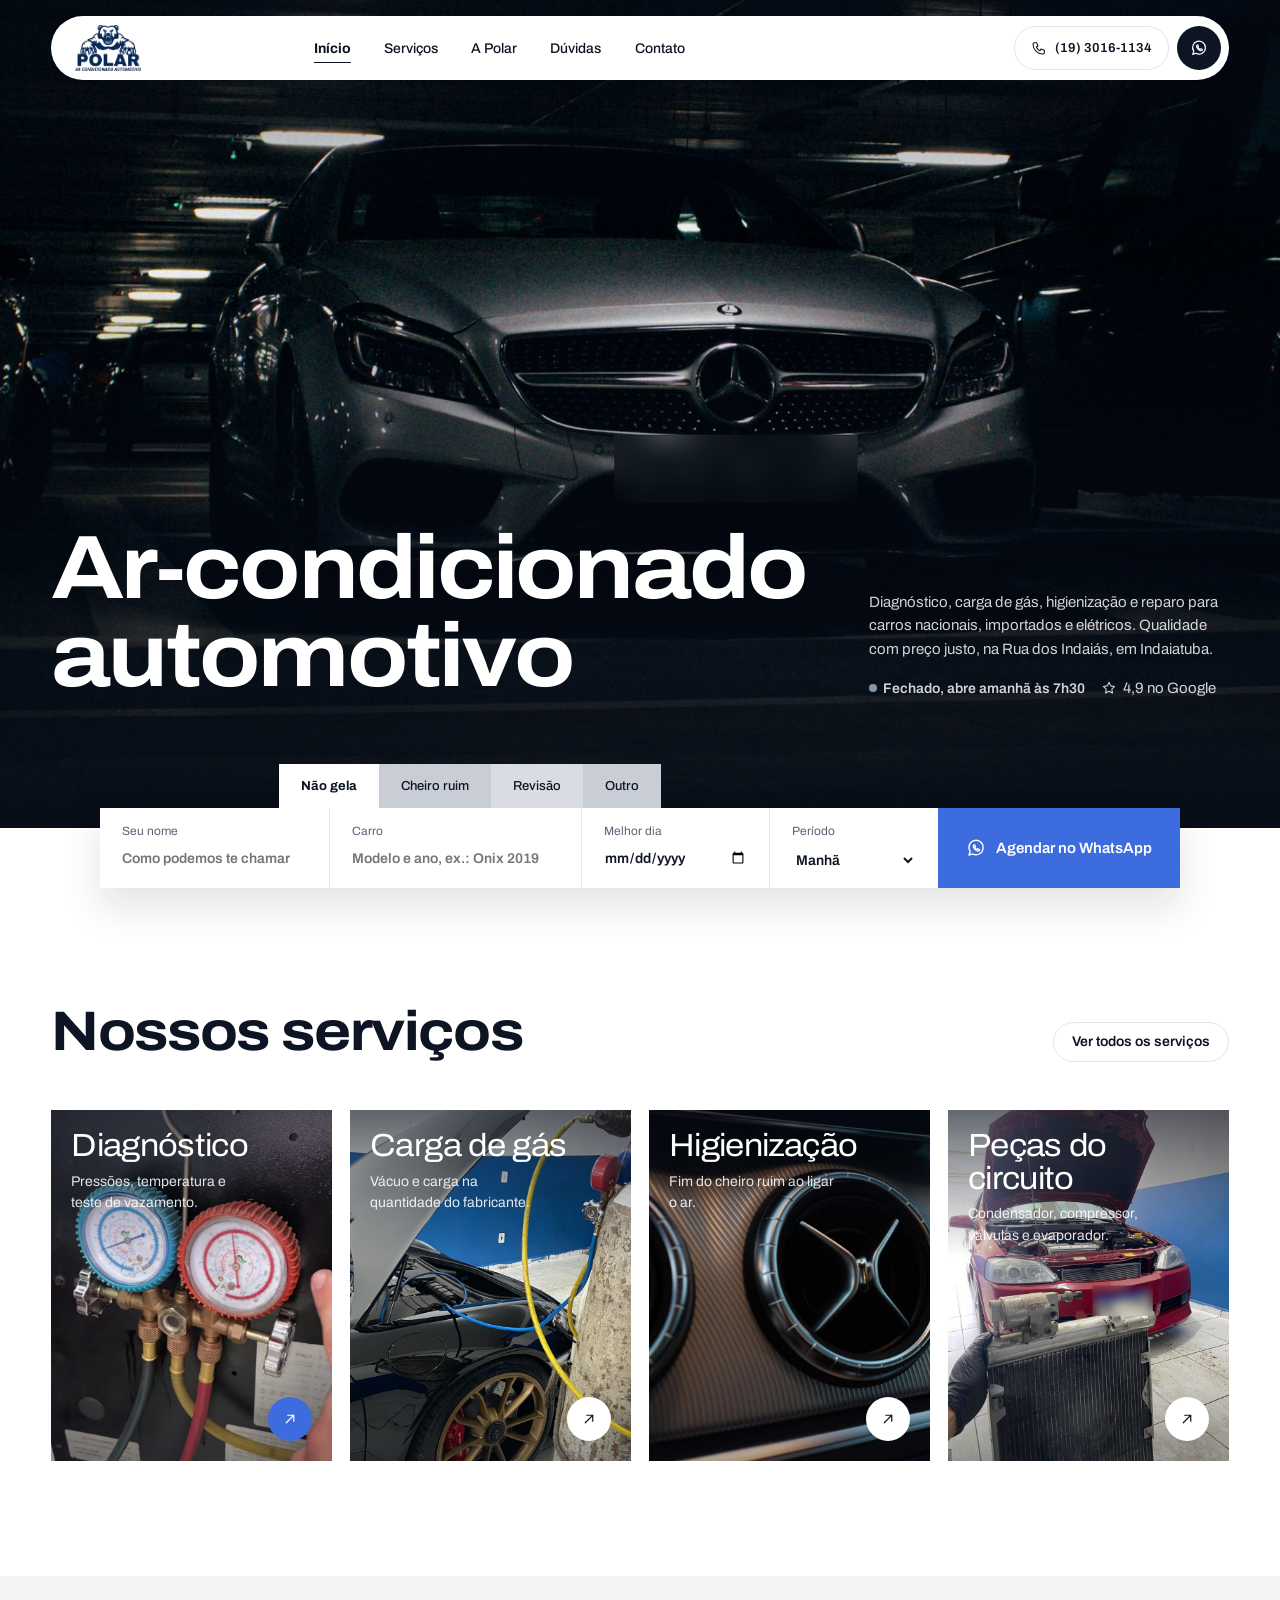
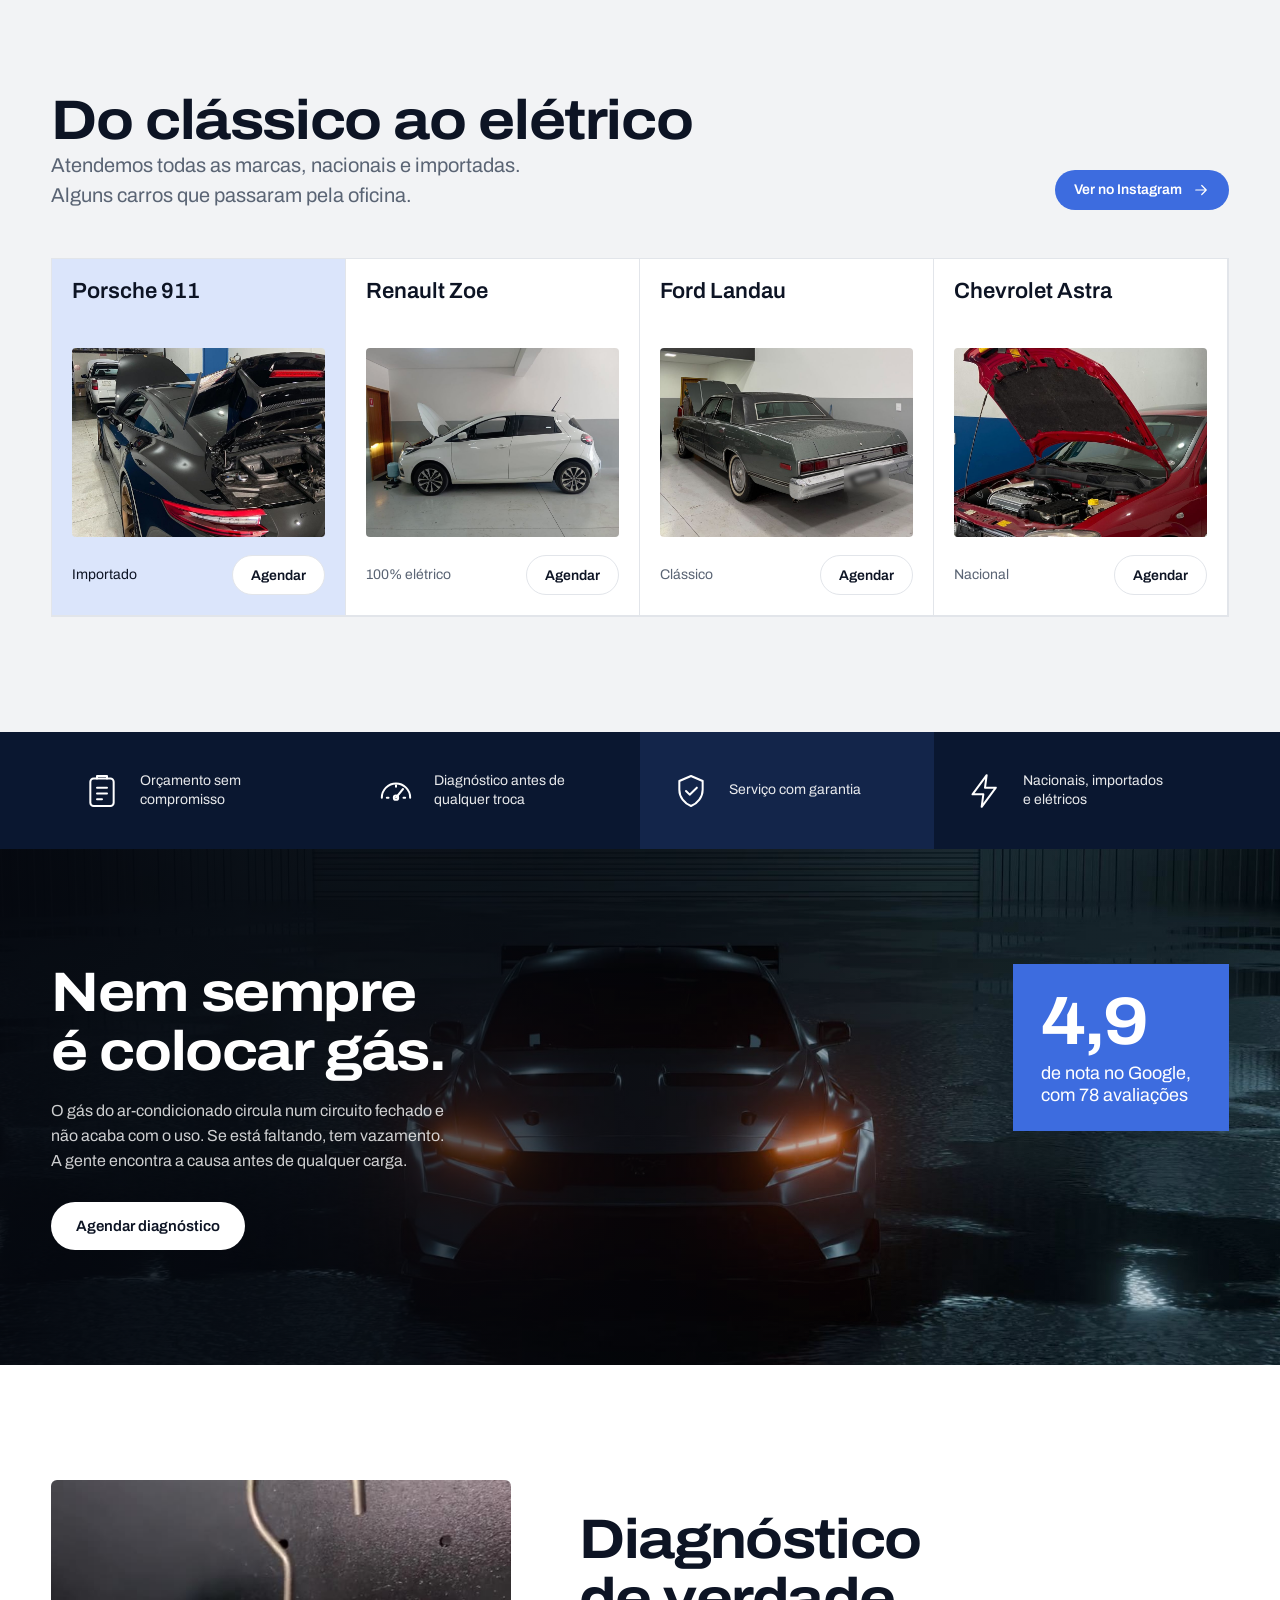
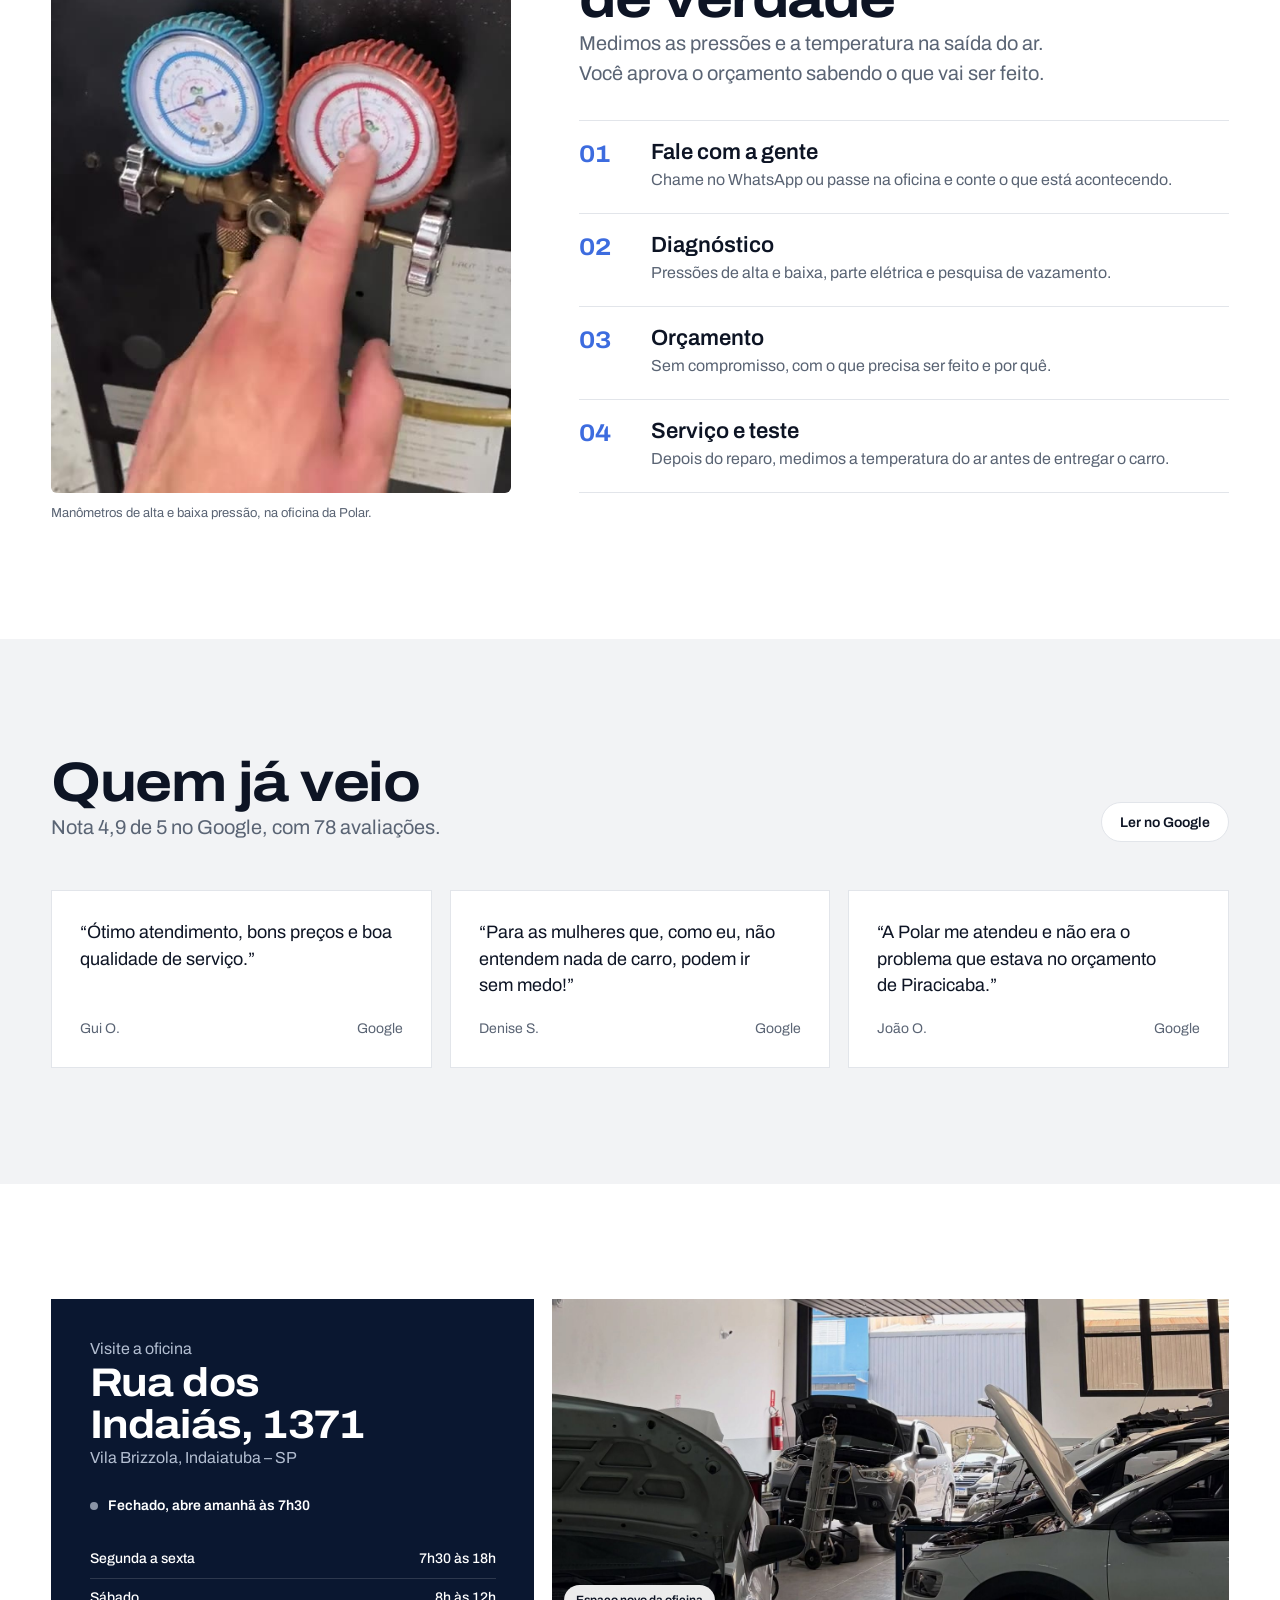
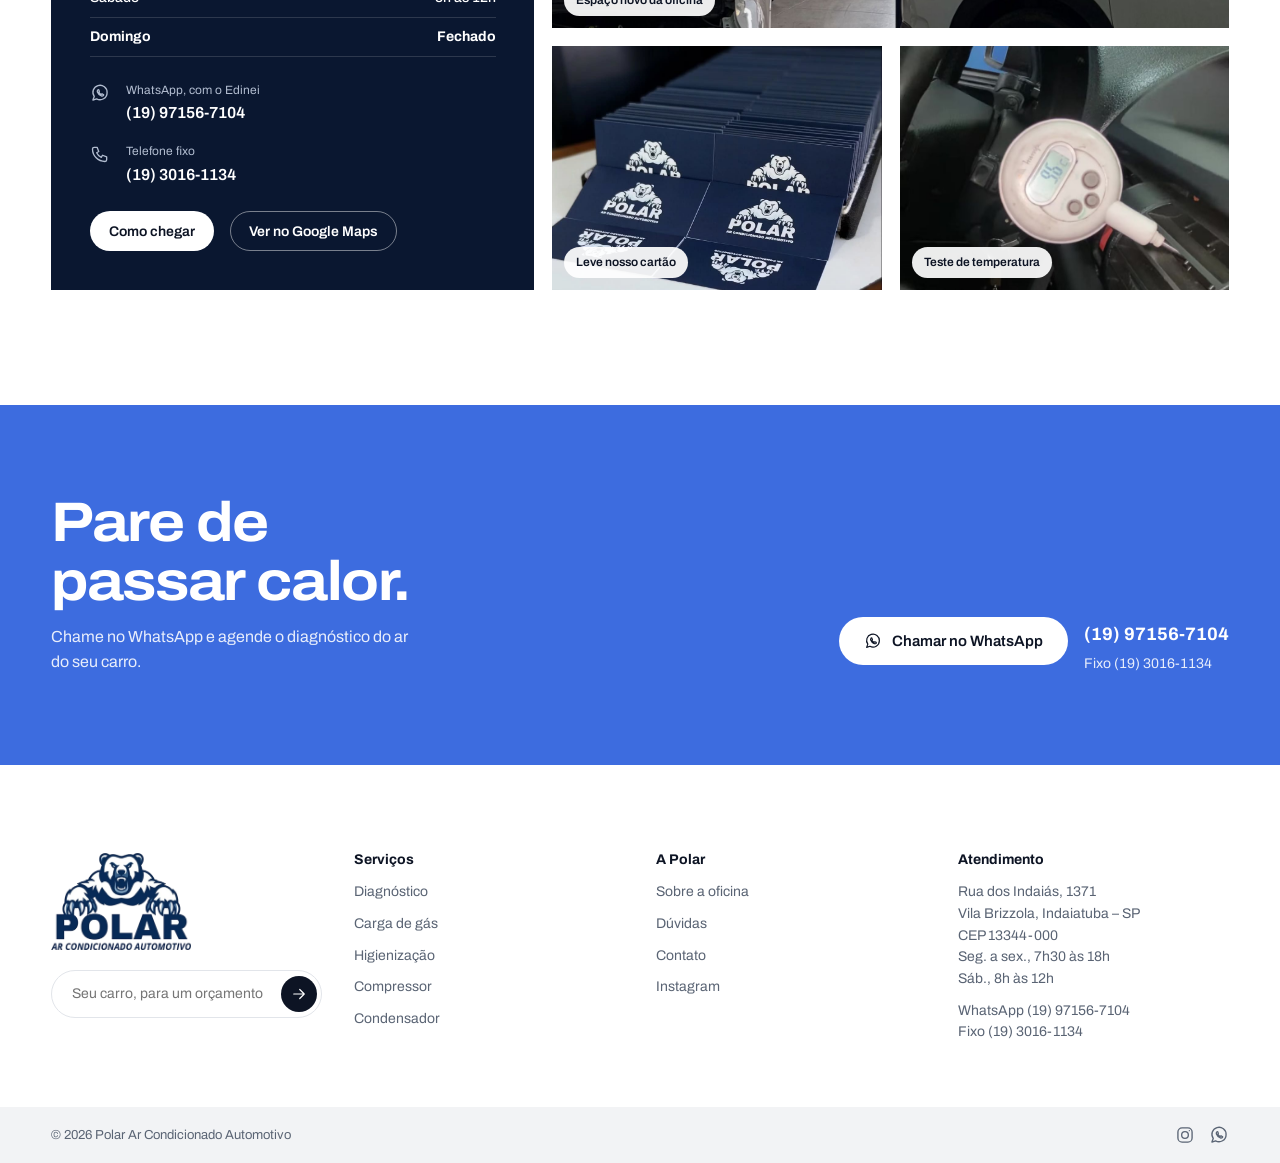
==== commit c75c68eb: "Redesenha o site no estilo da nova referência, com fotos Troca o visual tipográfico suíço por um lay" ====
--- a/index.html
+++ b/index.html
@@ -4,8 +4,8 @@
 <meta charset="utf-8">
 <meta name="viewport" content="width=device-width, initial-scale=1, viewport-fit=cover">
 <title>Polar Ar Condicionado Automotivo | Indaiatuba – SP</title>
-<meta name="description" content="Oficina de ar-condicionado automotivo em Indaiatuba. Diagnóstico, carga de gás, higienização, compressor e reparo de vazamentos. Rua dos Indaiás, 1371. WhatsApp (19) 97156-7104.">
-<meta name="theme-color" content="#0b2a55">
+<meta name="description" content="Oficina de ar-condicionado automotivo em Indaiatuba. Diagnóstico, carga de gás, higienização, compressor e condensador para carros nacionais, importados e elétricos. Rua dos Indaiás, 1371.">
+<meta name="theme-color" content="#0a1730">
 <link rel="icon" type="image/png" href="assets/img/favicon.png">
 <link rel="apple-touch-icon" href="assets/img/apple-touch-icon.png">
 <meta property="og:type" content="website">
@@ -15,6 +15,7 @@
 <meta property="og:description" content="Diagnóstico, reparo e manutenção do ar-condicionado do seu carro. Rua dos Indaiás, 1371, Indaiatuba – SP.">
 <meta property="og:image" content="assets/img/og-polar.jpg">
 <link rel="preload" href="assets/fonts/archivo-latin.woff2" as="font" type="font/woff2" crossorigin>
+<link rel="preload" href="assets/img/fotos/hero-inicio.jpg" as="image">
 <link rel="stylesheet" href="assets/css/style.css">
 <script type="application/ld+json">
 {
@@ -23,7 +24,7 @@
   "name": "Polar Ar Condicionado Automotivo",
   "description": "Diagnóstico, reparo e manutenção de ar-condicionado automotivo para carros nacionais, importados e elétricos.",
   "image": "assets/img/logo-polar.png",
-  "telephone": "+55-19-97156-7104",
+  "telephone": ["+55-19-97156-7104", "+55-19-3016-1134"],
   "address": {
     "@type": "PostalAddress",
     "streetAddress": "Rua dos Indaiás, 1371, Vila Brizzola",
@@ -42,191 +43,271 @@
 </script>
 </head>
 <body>
+<svg xmlns="http://www.w3.org/2000/svg" style="display:none">
+  <symbol id="i-whatsapp" viewBox="0 0 24 24"><path d="M20.5 11.6a8.5 8.5 0 0 1-12.6 7.4L3.5 20.5l1.6-4.3A8.5 8.5 0 1 1 20.5 11.6Z"/><path d="M9.2 8.4c.2-.4.5-.5.9-.5.3 0 .5.3.6.7l.5 1.1c.1.3 0 .6-.2.8l-.5.5c.6 1.2 1.6 2.2 2.8 2.8l.5-.5c.2-.2.5-.3.8-.2l1.1.5c.4.1.7.3.7.6 0 .4-.1.7-.5 1-.6.4-1.4.6-2.2.3a8.6 8.6 0 0 1-4.8-4.8c-.3-.8-.1-1.6.3-2.3Z"/></symbol>
+  <symbol id="i-phone" viewBox="0 0 24 24"><path d="M5 4h3.5l2 5L8 10.5a11 11 0 0 0 5.5 5.5L15 13.5l5 2V19a2 2 0 0 1-2 2A15 15 0 0 1 3 6a2 2 0 0 1 2-2Z"/></symbol>
+  <symbol id="i-arrow-ur" viewBox="0 0 24 24"><path d="M7 17 17 7M9 7h8v8"/></symbol>
+  <symbol id="i-arrow-r" viewBox="0 0 24 24"><path d="M5 12h14M13 6l6 6-6 6"/></symbol>
+  <symbol id="i-plus" viewBox="0 0 24 24"><path d="M12 5v14M5 12h14"/></symbol>
+  <symbol id="i-menu" viewBox="0 0 24 24"><path d="M4 8h16M4 16h16"/></symbol>
+  <symbol id="i-pin" viewBox="0 0 24 24"><path d="M12 21s-7-6.2-7-11.5A7 7 0 0 1 19 9.5C19 14.8 12 21 12 21Z"/><circle cx="12" cy="9.5" r="2.5"/></symbol>
+  <symbol id="i-clock" viewBox="0 0 24 24"><circle cx="12" cy="12" r="9"/><path d="M12 7v5l3 2"/></symbol>
+  <symbol id="i-instagram" viewBox="0 0 24 24"><rect x="3.5" y="3.5" width="17" height="17" rx="5"/><circle cx="12" cy="12" r="4"/><path d="M17.2 6.8h.01"/></symbol>
+  <symbol id="i-star" viewBox="0 0 24 24"><path d="M12 3.5l2.6 5.3 5.9.9-4.3 4.1 1 5.8L12 16.9l-5.2 2.7 1-5.8L3.5 9.7l5.9-.9Z"/></symbol>
+  <symbol id="i-clipboard" viewBox="0 0 24 24"><rect x="5" y="4.5" width="14" height="16.5" rx="2"/><path d="M9 4.5V3h6v1.5M9 10h6M9 13.5h6M9 17h3"/></symbol>
+  <symbol id="i-gauge" viewBox="0 0 24 24"><path d="M3.5 16a8.5 8.5 0 1 1 17 0"/><path d="M12 16l4.2-5.2"/><circle cx="12" cy="16" r="1.3"/><path d="M6.5 16h1M16.5 16h1M12 8.5v1"/></symbol>
+  <symbol id="i-shield" viewBox="0 0 24 24"><path d="M12 3 5 6v5.2c0 4.4 3 8.2 7 9.8 4-1.6 7-5.4 7-9.8V6Z"/><path d="m9 12 2.2 2.2L15.5 10"/></symbol>
+  <symbol id="i-bolt" viewBox="0 0 24 24"><path d="M13 2.5 4.5 14H11l-1 7.5L18.5 10H12Z"/></symbol>
+  <symbol id="i-chat" viewBox="0 0 24 24"><path d="M4 5h16v11H10l-5 4v-4H4Z"/><path d="M8 9.5h8M8 12.5h5"/></symbol>
+  <symbol id="i-coffee" viewBox="0 0 24 24"><path d="M4 9h12v4.5A5.5 5.5 0 0 1 10.5 19h-1A5.5 5.5 0 0 1 4 13.5Z"/><path d="M16 10.5h1.5a2.5 2.5 0 0 1 0 5H16M8 3.5v2.5M12 3.5v2.5"/></symbol>
+  <symbol id="i-temp" viewBox="0 0 24 24"><path d="M14 14.6V5a2 2 0 0 0-4 0v9.6a4 4 0 1 0 4 0Z"/><path d="M12 9v7.5"/></symbol>
+  <symbol id="i-wind" viewBox="0 0 24 24"><path d="M3 8.5h10.5A2.5 2.5 0 1 0 11 6M3 12.5h15a3 3 0 1 1-3 3M3 16.5h6"/></symbol>
+  <symbol id="i-sound" viewBox="0 0 24 24"><path d="M4 9.5v5h3.5L12 19V5L7.5 9.5Z"/><path d="M15.5 9a4.5 4.5 0 0 1 0 6M18.5 6.5a8 8 0 0 1 0 11"/></symbol>
+  <symbol id="i-fan" viewBox="0 0 24 24"><circle cx="12" cy="12" r="1.8"/><path d="M12 10.2C10 6 11 3.5 13.5 3.5s3 3.5-1.5 6.7ZM13.8 12c4.2-2 6.7-1 6.7 1.5s-3.5 3-6.7-1.5ZM12 13.8c2 4.2 1 6.7-1.5 6.7s-3-3.5 1.5-6.7ZM10.2 12C6 14 3.5 13 3.5 10.5S7 7.5 10.2 12Z"/></symbol>
+  <symbol id="i-drop" viewBox="0 0 24 24"><path d="M12 3.5s6 6.4 6 10.9a6 6 0 0 1-12 0C6 9.9 12 3.5 12 3.5Z"/></symbol>
+  <symbol id="i-power" viewBox="0 0 24 24"><path d="M12 3.5V11M6.6 7.2a7.5 7.5 0 1 0 10.8 0"/></symbol>
+</svg>
 <a class="skip" href="#conteudo">Pular para o conteúdo</a>
-<header class="site-header">
-  <div class="wrap header-inner">
-    <a class="brand" href="index.html"><img src="assets/img/logo-polar.png" width="604" height="421" alt="Polar Ar Condicionado Automotivo, página inicial"></a>
-    <nav class="nav" aria-label="Principal">
-      <button class="nav-toggle" type="button" aria-expanded="false" aria-controls="menu">Menu</button>
-      <ul class="nav-list" id="menu">
+
+<header class="nav-float">
+  <div class="wrap">
+    <nav class="nav-pill" aria-label="Principal">
+      <a class="brand" href="index.html"><img src="assets/img/logo-polar.png" width="604" height="421" alt="Polar Ar Condicionado Automotivo, página inicial"></a>
+      <ul class="nav-links" id="menu">
         <li><a href="index.html" aria-current="page">Início</a></li>
         <li><a href="servicos.html">Serviços</a></li>
         <li><a href="sobre.html">A Polar</a></li>
         <li><a href="duvidas.html">Dúvidas</a></li>
         <li><a href="contato.html">Contato</a></li>
       </ul>
+      <div class="nav-actions">
+        <a class="nav-phone" href="tel:+551930161134"><svg class="icon" aria-hidden="true"><use href="#i-phone"/></svg>(19) 3016-1134</a>
+        <a class="round round-dark" href="https://wa.me/5519971567104?text=Ol%C3%A1%2C%20Polar!%20Gostaria%20de%20um%20or%C3%A7amento." target="_blank" rel="noopener" aria-label="WhatsApp (19) 97156-7104"><svg class="icon" aria-hidden="true"><use href="#i-whatsapp"/></svg></a>
+        <button class="round round-dark nav-toggle" type="button" aria-expanded="false" aria-controls="menu" aria-label="Abrir menu"><svg class="icon" aria-hidden="true"><use href="#i-menu"/></svg></button>
+      </div>
     </nav>
-    <a class="btn btn-small header-cta" href="https://wa.me/5519971567104?text=Ol%C3%A1%2C%20Polar!%20Gostaria%20de%20um%20or%C3%A7amento." target="_blank" rel="noopener">WhatsApp</a>
   </div>
 </header>
 
 <main id="conteudo">
 
   <section class="hero" aria-labelledby="titulo">
-    <div class="wrap grid hero-grid">
-      <h1 class="display hero-title" id="titulo">Ar-condicionado automotivo em Indaiatuba.</h1>
-
-      <div class="hero-copy">
-        <p class="hero-lead">Diagnóstico, reparo e manutenção do sistema inteiro, do compressor ao filtro de cabine. Carros nacionais, importados e elétricos.</p>
-        <div class="actions">
-          <a class="btn" href="https://wa.me/5519971567104?text=Ol%C3%A1%2C%20Polar!%20Gostaria%20de%20um%20or%C3%A7amento." target="_blank" rel="noopener">Pedir orçamento no WhatsApp</a>
-          <a class="link-strong" href="servicos.html">Ver serviços</a>
-        </div>
-        <p class="status" data-open-status hidden></p>
-        <dl class="facts">
-          <div><dt>Endereço</dt><dd>Rua dos Indaiás, 1371<br>Vila Brizzola</dd></div>
-          <div><dt>Horário</dt><dd class="tabular">Seg. a sex., 7h30 às 18h<br>Sáb., 8h às 12h</dd></div>
-          <div><dt>WhatsApp</dt><dd class="tabular"><a href="https://wa.me/5519971567104" target="_blank" rel="noopener">(19) 97156-7104</a></dd></div>
-          <div><dt>Google</dt><dd>4,9 de 5, com 78 avaliações</dd></div>
-        </dl>
-      </div>
-
-      <figure class="hero-figure circuit" data-circuit-scope>
-        <div data-circuit data-link-base="servicos.html"></div>
-        <figcaption>Como o ar do seu carro gela: o gás sai do compressor, perde calor no condensador e volta frio pelo evaporador. Toque em uma peça para ver o serviço.</figcaption>
+    <picture class="hero-media"><img src="assets/img/fotos/hero-inicio.jpg" width="2000" height="1176" alt=""></picture>
+    <div class="wrap hero-grid">
+      <h1 id="titulo">Ar&#8209;condicionado automotivo</h1>
+      <div class="hero-side">
+        <p>Diagnóstico, carga de gás, higienização e reparo para carros nacionais, importados e elétricos. Qualidade com preço justo, na Rua dos Indaiás, em Indaiatuba.</p>
+        <p class="hero-meta">
+          <span class="status" data-open-status hidden><span class="status-dot"></span><span data-status-text></span></span>
+          <span><svg class="icon" aria-hidden="true"><use href="#i-star"/></svg>4,9 no Google</span>
+        </p>
+      </div>
+    </div>
+  </section>
+
+  <div class="quick">
+    <div class="wrap">
+      <div class="quick-card">
+        <div class="quick-tabs" role="group" aria-label="Motivo da visita">
+          <button class="quick-tab" type="button" aria-pressed="true" data-motivo="o ar não está gelando">Não gela</button>
+          <button class="quick-tab" type="button" aria-pressed="false" data-motivo="cheiro ruim ao ligar o ar">Cheiro ruim</button>
+          <button class="quick-tab" type="button" aria-pressed="false" data-motivo="revisão preventiva">Revisão</button>
+          <button class="quick-tab" type="button" aria-pressed="false" data-motivo="outro problema no ar">Outro</button>
+        </div>
+        <form class="quick-form" id="agenda-rapida" novalidate>
+          <div class="quick-field">
+            <label for="q-nome">Seu nome</label>
+            <input id="q-nome" name="nome" type="text" autocomplete="name" placeholder="Como podemos te chamar">
+          </div>
+          <div class="quick-field">
+            <label for="q-carro">Carro</label>
+            <input id="q-carro" name="carro" type="text" placeholder="Modelo e ano, ex.: Onix 2019">
+          </div>
+          <div class="quick-field">
+            <label for="q-dia">Melhor dia</label>
+            <input id="q-dia" name="dia" type="date">
+          </div>
+          <div class="quick-field">
+            <label for="q-periodo">Período</label>
+            <select id="q-periodo" name="periodo">
+              <option value="de manhã">Manhã</option>
+              <option value="à tarde">Tarde</option>
+            </select>
+          </div>
+          <button class="quick-submit" type="submit"><svg class="icon" aria-hidden="true"><use href="#i-whatsapp"/></svg>Agendar no WhatsApp</button>
+        </form>
+      </div>
+    </div>
+  </div>
+
+  <section class="section" aria-labelledby="s-servicos">
+    <div class="wrap">
+      <div class="section-head">
+        <h2 class="section-title" id="s-servicos">Nossos serviços</h2>
+        <a class="btn btn-outline btn-small" href="servicos.html">Ver todos os serviços</a>
+      </div>
+      <div class="tiles">
+        <a class="tile" href="servicos.html#diagnostico">
+          <img src="assets/img/fotos/servico-diagnostico.jpg" width="800" height="1000" alt="Manômetros de alta e baixa pressão na oficina da Polar" loading="lazy">
+          <div><h3 class="tile-title">Diagnóstico</h3><p class="tile-text">Pressões, temperatura e teste de vazamento.</p></div>
+          <span class="round" aria-hidden="true"><svg class="icon"><use href="#i-arrow-ur"/></svg></span>
+        </a>
+        <a class="tile" href="servicos.html#carga-de-gas">
+          <img src="assets/img/fotos/servico-carga-de-gas.jpg" width="800" height="1000" alt="Porsche com as mangueiras do manômetro conectadas para carga de gás" loading="lazy">
+          <div><h3 class="tile-title">Carga de gás</h3><p class="tile-text">Vácuo e carga na quantidade do fabricante.</p></div>
+          <span class="round" aria-hidden="true"><svg class="icon"><use href="#i-arrow-ur"/></svg></span>
+        </a>
+        <a class="tile" href="servicos.html#higienizacao">
+          <img src="assets/img/fotos/servico-higienizacao.jpg" width="800" height="1000" alt="Saídas de ar no painel de um carro" loading="lazy">
+          <div><h3 class="tile-title">Higienização</h3><p class="tile-text">Fim do cheiro ruim ao ligar o ar.</p></div>
+          <span class="round" aria-hidden="true"><svg class="icon"><use href="#i-arrow-ur"/></svg></span>
+        </a>
+        <a class="tile" href="servicos.html#condensador">
+          <img src="assets/img/fotos/servico-condensador.jpg" width="800" height="1000" alt="Técnico da Polar segurando um condensador trocado na frente de um Astra" loading="lazy">
+          <div><h3 class="tile-title">Peças do circuito</h3><p class="tile-text">Condensador, compressor, válvulas e evaporador.</p></div>
+          <span class="round" aria-hidden="true"><svg class="icon"><use href="#i-arrow-ur"/></svg></span>
+        </a>
+      </div>
+    </div>
+  </section>
+
+  <section class="section section-surface" aria-labelledby="s-carros">
+    <div class="wrap">
+      <div class="section-head">
+        <div>
+          <h2 class="section-title" id="s-carros">Do clássico ao elétrico</h2>
+          <p class="section-lead">Atendemos todas as marcas, nacionais e importadas. Alguns carros que passaram pela oficina.</p>
+        </div>
+        <a class="btn btn-small" href="https://www.instagram.com/oficinapolar_indaiatuba/" target="_blank" rel="noopener">Ver no Instagram<svg class="icon" aria-hidden="true"><use href="#i-arrow-r"/></svg></a>
+      </div>
+      <div class="cars">
+        <article class="car car-featured">
+          <h3>Porsche 911</h3>
+          <img src="assets/img/fotos/carro-porsche.jpg" width="1000" height="750" alt="Porsche 911 preto com o capô do motor aberto na oficina" loading="lazy">
+          <div class="car-foot"><span class="car-tag">Importado</span><a class="btn btn-outline btn-small" href="https://wa.me/5519971567104?text=Ol%C3%A1%2C%20Polar!%20Tenho%20um%20carro%20importado%20e%20gostaria%20de%20um%20or%C3%A7amento." target="_blank" rel="noopener">Agendar</a></div>
+        </article>
+        <article class="car">
+          <h3>Renault Zoe</h3>
+          <img src="assets/img/fotos/carro-zoe.jpg" width="1000" height="750" alt="Renault Zoe branco, carro elétrico, com o capô aberto na oficina" loading="lazy">
+          <div class="car-foot"><span class="car-tag">100% elétrico</span><a class="btn btn-outline btn-small" href="https://wa.me/5519971567104?text=Ol%C3%A1%2C%20Polar!%20Tenho%20um%20carro%20el%C3%A9trico%20e%20gostaria%20de%20um%20or%C3%A7amento." target="_blank" rel="noopener">Agendar</a></div>
+        </article>
+        <article class="car">
+          <h3>Ford Landau</h3>
+          <img src="assets/img/fotos/carro-landau.jpg" width="1000" height="750" alt="Ford Landau cinza na oficina nova da Polar" loading="lazy">
+          <div class="car-foot"><span class="car-tag">Clássico</span><a class="btn btn-outline btn-small" href="https://wa.me/5519971567104?text=Ol%C3%A1%2C%20Polar!%20Tenho%20um%20carro%20cl%C3%A1ssico%20e%20gostaria%20de%20um%20or%C3%A7amento." target="_blank" rel="noopener">Agendar</a></div>
+        </article>
+        <article class="car">
+          <h3>Chevrolet Astra</h3>
+          <img src="assets/img/fotos/carro-astra.jpg" width="1000" height="750" alt="Chevrolet Astra vermelho com o capô aberto" loading="lazy">
+          <div class="car-foot"><span class="car-tag">Nacional</span><a class="btn btn-outline btn-small" href="https://wa.me/5519971567104?text=Ol%C3%A1%2C%20Polar!%20Gostaria%20de%20um%20or%C3%A7amento%20para%20o%20ar%20do%20meu%20carro." target="_blank" rel="noopener">Agendar</a></div>
+        </article>
+      </div>
+    </div>
+  </section>
+
+  <section class="perks" aria-label="Por que a Polar">
+    <div class="wrap perks-grid">
+      <div class="perk"><svg class="icon" aria-hidden="true"><use href="#i-clipboard"/></svg><p>Orçamento sem compromisso</p></div>
+      <div class="perk"><svg class="icon" aria-hidden="true"><use href="#i-gauge"/></svg><p>Diagnóstico antes de qualquer troca</p></div>
+      <div class="perk"><svg class="icon" aria-hidden="true"><use href="#i-shield"/></svg><p>Serviço com garantia</p></div>
+      <div class="perk"><svg class="icon" aria-hidden="true"><use href="#i-bolt"/></svg><p>Nacionais, importados e elétricos</p></div>
+    </div>
+  </section>
+
+  <section class="promo" aria-labelledby="s-gas">
+    <div class="promo-media"><img src="assets/img/fotos/banner-esportivo.jpg" width="2000" height="1123" alt="" loading="lazy"></div>
+    <div class="wrap promo-grid">
+      <div>
+        <h2 id="s-gas">Nem sempre é colocar gás.</h2>
+        <p>O gás do ar-condicionado circula num circuito fechado e não acaba com o uso. Se está faltando, tem vazamento. A gente encontra a causa antes de qualquer carga.</p>
+        <a class="btn btn-light" href="https://wa.me/5519971567104?text=Ol%C3%A1%2C%20Polar!%20Gostaria%20de%20agendar%20um%20diagn%C3%B3stico." target="_blank" rel="noopener">Agendar diagnóstico</a>
+      </div>
+      <div class="badge">
+        <span class="badge-number">4,9</span>
+        <p>de nota no Google, com 78 avaliações</p>
+      </div>
+    </div>
+  </section>
+
+  <section class="section" aria-labelledby="s-como">
+    <div class="wrap how">
+      <figure class="how-media">
+        <video src="assets/video/manometros.mp4" poster="assets/img/fotos/manometros-poster.jpg" autoplay muted loop playsinline preload="metadata" aria-label="Vídeo dos manômetros de alta e baixa pressão"></video>
+        <figcaption>Manômetros de alta e baixa pressão, na oficina da Polar.</figcaption>
       </figure>
-    </div>
-  </section>
-
-  <section class="section" aria-labelledby="s-diagnostico">
-    <div class="wrap grid section-grid">
-      <h2 class="section-title" id="s-diagnostico">Diagnóstico antes de tudo</h2>
-      <div class="section-body">
-        <p class="statement">Nem sempre é colocar gás.</p>
-        <div class="prose">
-          <p>O gás do ar-condicionado, o fluido refrigerante, circula num circuito fechado e não se gasta com o uso. Se está faltando, existe um vazamento. Completar sem corrigir faz o ar gelar por alguns dias e o problema voltar.</p>
-          <p>Por isso, antes de qualquer carga, a gente mede as pressões, testa a parte elétrica, encontra a causa e explica o que achou. Você aprova o orçamento sabendo o que vai ser feito.</p>
-        </div>
-        <p><a class="link-strong" href="servicos.html#diagnostico">Como funciona o diagnóstico</a></p>
-      </div>
-    </div>
-  </section>
-
-  <section class="section" aria-labelledby="s-servicos">
-    <div class="wrap grid section-grid">
-      <h2 class="section-title" id="s-servicos">Serviços</h2>
-      <div class="section-body">
-        <ul class="service-list">
-          <li class="service-row">
-            <h3>Diagnóstico completo</h3>
-            <p>Pressões de alta e baixa, temperatura do ar na saída, parte elétrica e teste de vazamento.</p>
-          </li>
-          <li class="service-row">
-            <h3>Carga de gás</h3>
-            <p>Vácuo no sistema e carga na quantidade especificada pelo fabricante, depois de garantir que não há vazamento.</p>
-          </li>
-          <li class="service-row">
-            <h3>Higienização</h3>
-            <p>Limpeza do evaporador e dos dutos e troca do filtro de cabine. Acaba com o cheiro ruim ao ligar o ar.</p>
-          </li>
-          <li class="service-row">
-            <h3>Compressor</h3>
-            <p>Reparo e troca de compressor, embreagem e polia.</p>
-          </li>
-          <li class="service-row">
-            <h3>Peças do circuito</h3>
-            <p>Troca de condensador, evaporador, filtro secador, válvulas e mangueiras.</p>
-          </li>
-          <li class="service-row">
-            <h3>Instalação</h3>
-            <p>Ar-condicionado completo para carros que saíram de fábrica sem.</p>
-          </li>
-        </ul>
-        <p><a class="link-strong" href="servicos.html">Ver todos os serviços</a></p>
-      </div>
-    </div>
-  </section>
-
-  <section class="section" aria-labelledby="s-como">
-    <div class="wrap grid section-grid">
-      <h2 class="section-title" id="s-como">Como funciona</h2>
-      <div class="section-body">
+      <div>
+        <h2 class="section-title" id="s-como">Diagnóstico de verdade</h2>
+        <p class="section-lead">Medimos as pressões e a temperatura na saída do ar. Você aprova o orçamento sabendo o que vai ser feito.</p>
         <ol class="steps">
-          <li>
-            <h3>Fale com a gente</h3>
-            <p>Chame no WhatsApp ou passe na oficina e conte o que está acontecendo com o ar.</p>
-          </li>
-          <li>
-            <h3>Diagnóstico</h3>
-            <p>Medimos pressões e temperatura, testamos a parte elétrica e procuramos vazamentos.</p>
-          </li>
-          <li>
-            <h3>Orçamento</h3>
-            <p>Você recebe o orçamento sem compromisso, com o que precisa ser feito e por quê.</p>
-          </li>
-          <li>
-            <h3>Serviço e teste</h3>
-            <p>Depois do reparo, o ar é testado antes de o carro ser entregue.</p>
-          </li>
+          <li><h3>Fale com a gente</h3><p>Chame no WhatsApp ou passe na oficina e conte o que está acontecendo.</p></li>
+          <li><h3>Diagnóstico</h3><p>Pressões de alta e baixa, parte elétrica e pesquisa de vazamento.</p></li>
+          <li><h3>Orçamento</h3><p>Sem compromisso, com o que precisa ser feito e por quê.</p></li>
+          <li><h3>Serviço e teste</h3><p>Depois do reparo, medimos a temperatura do ar antes de entregar o carro.</p></li>
         </ol>
       </div>
     </div>
   </section>
 
-  <section class="reviews" aria-labelledby="s-avaliacoes">
-    <div class="wrap grid reviews-grid">
-      <div class="score">
-        <h2 class="visually-hidden" id="s-avaliacoes">Avaliações no Google</h2>
-        <p class="score-number tabular">4,9</p>
-        <p>de 5 no Google, com 78 avaliações de clientes.</p>
-        <p><a class="link-strong" href="https://www.google.com/maps?cid=8822107907906113276" target="_blank" rel="noopener">Ler as avaliações no Google</a></p>
-      </div>
-      <div class="quotes">
-        <blockquote>
-          <p>Ótimo atendimento, bons preços e boa qualidade de serviço.</p>
-          <footer>Gui O., no Google</footer>
-        </blockquote>
-        <blockquote>
-          <p>Para as mulheres que, como eu, não entendem nada de carro, podem ir sem medo!</p>
-          <footer>Denise S., no Google</footer>
-        </blockquote>
-        <blockquote>
-          <p>A Polar me atendeu e não era o problema que estava no orçamento de Piracicaba.</p>
-          <footer>João O., no Google</footer>
-        </blockquote>
+  <section class="section section-surface" aria-labelledby="s-avaliacoes">
+    <div class="wrap">
+      <div class="section-head">
+        <div>
+          <h2 class="section-title" id="s-avaliacoes">Quem já veio</h2>
+          <p class="section-lead">Nota 4,9 de 5 no Google, com 78 avaliações.</p>
+        </div>
+        <a class="btn btn-outline btn-small" href="https://www.google.com/maps?cid=8822107907906113276" target="_blank" rel="noopener">Ler no Google</a>
+      </div>
+      <div class="reviews">
+        <blockquote class="review"><p>“Ótimo atendimento, bons preços e boa qualidade de serviço.”</p><footer><span>Gui O.</span><span>Google</span></footer></blockquote>
+        <blockquote class="review"><p>“Para as mulheres que, como eu, não entendem nada de carro, podem ir sem medo!”</p><footer><span>Denise S.</span><span>Google</span></footer></blockquote>
+        <blockquote class="review"><p>“A Polar me atendeu e não era o problema que estava no orçamento de Piracicaba.”</p><footer><span>João O.</span><span>Google</span></footer></blockquote>
       </div>
     </div>
   </section>
 
   <section class="section" aria-labelledby="s-visite">
-    <div class="wrap grid section-grid visit">
-      <h2 class="section-title" id="s-visite">Visite a oficina</h2>
-      <div class="visit-info">
-        <address class="address-big">Rua dos Indaiás, 1371</address>
-        <p>Vila Brizzola, Indaiatuba – SP<br>CEP 13344-000</p>
+    <div class="wrap visit">
+      <div class="visit-card">
+        <div>
+          <p class="muted-dark">Visite a oficina</p>
+          <h2 id="s-visite">Rua dos Indaiás, 1371</h2>
+          <p class="muted-dark">Vila Brizzola, Indaiatuba – SP</p>
+        </div>
+        <p class="status" data-open-status hidden><span class="status-dot"></span><span data-status-text></span></p>
         <table class="hours">
-          <caption>Horário de atendimento</caption>
+          <caption class="visually-hidden">Horário de atendimento</caption>
           <tbody>
             <tr data-day="1,2,3,4,5"><th scope="row">Segunda a sexta</th><td>7h30 às 18h</td></tr>
             <tr data-day="6"><th scope="row">Sábado</th><td>8h às 12h</td></tr>
             <tr data-day="0"><th scope="row">Domingo</th><td>Fechado</td></tr>
           </tbody>
         </table>
-        <p>Passe aqui, tome um café e faça um orçamento sem compromisso.</p>
-        <p><a class="link-strong" href="https://www.google.com/maps/dir/?api=1&amp;destination=Polar%20Ar%20Condicionado%20Automotivo%2C%20Rua%20dos%20Indai%C3%A1s%2C%201371%2C%20Indaiatuba%20-%20SP" target="_blank" rel="noopener">Como chegar</a></p>
-      </div>
-      <div class="visit-map">
-        <div class="map">
-          <div class="map-placeholder">
-            <span class="map-pin" aria-hidden="true"></span>
-            <p>O mapa é do Google e só carrega se você pedir.</p>
-            <div class="actions">
-              <button class="btn btn-small" type="button" data-load-map="https://maps.google.com/maps?q=Polar%20Ar%20Condicionado%20Automotivo%2C%20Rua%20dos%20Indai%C3%A1s%2C%201371%2C%20Indaiatuba%20-%20SP&amp;z=16&amp;output=embed">Mostrar mapa</button>
-              <a class="link-strong" href="https://www.google.com/maps?cid=8822107907906113276" target="_blank" rel="noopener">Abrir no Google Maps</a>
-            </div>
-          </div>
-        </div>
-      </div>
-    </div>
-  </section>
-
-  <section class="cta-band" aria-labelledby="s-cta">
-    <div class="wrap cta-inner">
-      <h2 class="cta-title" id="s-cta">Pare de passar calor.</h2>
-      <p class="cta-text">Chame no WhatsApp e agende o diagnóstico do ar do seu carro.</p>
+        <dl class="info-list">
+          <div><svg class="icon" aria-hidden="true"><use href="#i-whatsapp"/></svg><dt>WhatsApp, com o Edinei</dt><dd><a href="https://wa.me/5519971567104" target="_blank" rel="noopener">(19) 97156-7104</a></dd></div>
+          <div><svg class="icon" aria-hidden="true"><use href="#i-phone"/></svg><dt>Telefone fixo</dt><dd><a href="tel:+551930161134">(19) 3016-1134</a></dd></div>
+        </dl>
+        <div class="actions">
+          <a class="btn btn-light btn-small" href="https://www.google.com/maps/dir/?api=1&amp;destination=Polar%20Ar%20Condicionado%20Automotivo%2C%20Rua%20dos%20Indai%C3%A1s%2C%201371%2C%20Indaiatuba%20-%20SP" target="_blank" rel="noopener">Como chegar</a>
+          <a class="btn btn-ghost-light btn-small" href="https://www.google.com/maps?cid=8822107907906113276" target="_blank" rel="noopener">Ver no Google Maps</a>
+        </div>
+      </div>
+      <div class="visit-photos">
+        <figure><img src="assets/img/fotos/oficina-nova.jpg" width="1600" height="1067" alt="Salão da oficina da Polar com carros em atendimento" loading="lazy"><figcaption>Espaço novo da oficina</figcaption></figure>
+        <figure><img src="assets/img/fotos/cartoes.jpg" width="1080" height="1080" alt="Cartões de visita azuis da Polar com o logo do urso" loading="lazy"><figcaption>Leve nosso cartão</figcaption></figure>
+        <figure><img src="assets/img/fotos/termometro.jpg" width="800" height="1000" alt="Termômetro digital medindo a temperatura na saída de ar do carro" loading="lazy"><figcaption>Teste de temperatura</figcaption></figure>
+      </div>
+    </div>
+  </section>
+
+  <section class="cta" aria-labelledby="s-cta">
+    <div class="wrap cta-grid">
+      <div>
+        <h2 id="s-cta">Pare de passar calor.</h2>
+        <p>Chame no WhatsApp e agende o diagnóstico do ar do seu carro.</p>
+      </div>
       <div class="actions">
-        <a class="btn btn-invert" href="https://wa.me/5519971567104?text=Ol%C3%A1%2C%20Polar!%20Gostaria%20de%20agendar%20um%20diagn%C3%B3stico." target="_blank" rel="noopener">Chamar no WhatsApp</a>
-        <span class="phone">(19) 97156-7104</span>
+        <a class="btn btn-light" href="https://wa.me/5519971567104?text=Ol%C3%A1%2C%20Polar!%20Gostaria%20de%20agendar%20um%20diagn%C3%B3stico." target="_blank" rel="noopener"><svg class="icon" aria-hidden="true"><use href="#i-whatsapp"/></svg>Chamar no WhatsApp</a>
+        <p class="phones"><strong>(19) 97156-7104</strong>Fixo (19) 3016-1134</p>
       </div>
     </div>
   </section>
@@ -234,37 +315,52 @@
 </main>
 
 <footer class="site-footer">
-  <div class="wrap">
-    <div class="grid footer-grid">
-      <div class="footer-brand"><img src="assets/img/logo-polar.png" width="604" height="421" alt="Polar Ar Condicionado Automotivo" loading="lazy"></div>
-      <div class="footer-col">
-        <h2>Endereço</h2>
-        <address>Rua dos Indaiás, 1371<br>Vila Brizzola, Indaiatuba – SP<br>CEP 13344-000</address>
-        <p><a href="https://www.google.com/maps/dir/?api=1&amp;destination=Polar%20Ar%20Condicionado%20Automotivo%2C%20Rua%20dos%20Indai%C3%A1s%2C%201371%2C%20Indaiatuba%20-%20SP" target="_blank" rel="noopener">Como chegar</a></p>
-      </div>
-      <div class="footer-col">
-        <h2>Horário</h2>
-        <p class="tabular">Segunda a sexta: 7h30 às 18h<br>Sábado: 8h às 12h<br>Domingo: fechado</p>
-      </div>
-      <div class="footer-col">
-        <h2>Contato</h2>
-        <p>WhatsApp: <a class="tabular" href="https://wa.me/5519971567104" target="_blank" rel="noopener">(19) 97156-7104</a></p>
-        <p>Instagram: <a href="https://www.instagram.com/oficinapolar_indaiatuba/" target="_blank" rel="noopener">@oficinapolar_indaiatuba</a></p>
-      </div>
-    </div>
-    <div class="footer-base">
-      <p>© <span data-year>2026</span> Polar Ar Condicionado Automotivo, Indaiatuba – SP</p>
-      <p><a href="contato.html">Pedir orçamento</a></p>
+  <div class="wrap footer-grid">
+    <div class="footer-brand">
+      <img src="assets/img/logo-polar.png" width="604" height="421" alt="Polar Ar Condicionado Automotivo" loading="lazy">
+      <form class="footer-quote" data-quote-form>
+        <label class="visually-hidden" for="f-carro">Seu carro</label>
+        <input id="f-carro" name="carro" type="text" placeholder="Seu carro, para um orçamento">
+        <button class="round round-dark" type="submit" aria-label="Pedir orçamento no WhatsApp"><svg class="icon" aria-hidden="true"><use href="#i-arrow-r"/></svg></button>
+      </form>
+    </div>
+    <div class="footer-col">
+      <h2>Serviços</h2>
+      <ul>
+        <li><a href="servicos.html#diagnostico">Diagnóstico</a></li>
+        <li><a href="servicos.html#carga-de-gas">Carga de gás</a></li>
+        <li><a href="servicos.html#higienizacao">Higienização</a></li>
+        <li><a href="servicos.html#compressor">Compressor</a></li>
+        <li><a href="servicos.html#condensador">Condensador</a></li>
+      </ul>
+    </div>
+    <div class="footer-col">
+      <h2>A Polar</h2>
+      <ul>
+        <li><a href="sobre.html">Sobre a oficina</a></li>
+        <li><a href="duvidas.html">Dúvidas</a></li>
+        <li><a href="contato.html">Contato</a></li>
+        <li><a href="https://www.instagram.com/oficinapolar_indaiatuba/" target="_blank" rel="noopener">Instagram</a></li>
+      </ul>
+    </div>
+    <div class="footer-col">
+      <h2>Atendimento</h2>
+      <address>Rua dos Indaiás, 1371<br>Vila Brizzola, Indaiatuba – SP<br>CEP 13344-000</address>
+      <p>Seg. a sex., 7h30 às 18h<br>Sáb., 8h às 12h</p>
+      <p>WhatsApp (19) 97156-7104<br>Fixo (19) 3016-1134</p>
+    </div>
+  </div>
+  <div class="footer-base">
+    <div class="wrap">
+      <p>© <span data-year>2026</span> Polar Ar Condicionado Automotivo</p>
+      <div class="socials">
+        <a href="https://www.instagram.com/oficinapolar_indaiatuba/" target="_blank" rel="noopener" aria-label="Instagram"><svg class="icon" aria-hidden="true"><use href="#i-instagram"/></svg></a>
+        <a href="https://wa.me/5519971567104" target="_blank" rel="noopener" aria-label="WhatsApp"><svg class="icon" aria-hidden="true"><use href="#i-whatsapp"/></svg></a>
+      </div>
     </div>
   </div>
 </footer>
 
-<nav class="mobile-bar" aria-label="Contato rápido">
-  <a href="https://wa.me/5519971567104?text=Ol%C3%A1%2C%20Polar!%20Gostaria%20de%20um%20or%C3%A7amento." target="_blank" rel="noopener">WhatsApp</a>
-  <a href="tel:+5519971567104">Ligar</a>
-</nav>
-
-<script src="assets/js/circuit.js" defer></script>
 <script src="assets/js/main.js" defer></script>
 </body>
 </html>
--- a/assets/css/style.css
+++ b/assets/css/style.css
@@ -1,41 +1,8 @@
 /* ==========================================================================
    Polar Ar Condicionado Automotivo
-   Layout: grade suíça de 12 colunas. Títulos de seção ficam pendurados nas
-   colunas 1–3, conteúdo nas colunas 4–12, tudo alinhado à esquerda.
-   Cor: impressão em uma cor (azul Polar sobre branco). Vermelho e azul claro
-   aparecem só no diagrama do circuito: são as cores dos manômetros de alta
-   e baixa pressão.
+   Visual: menu flutuante em pílula sobre fotos escuras, títulos largos e
+   pesados, cards altos de foto, seções cinza-claro e faixas azul-noite.
    ========================================================================== */
-
-:root {
-  --paper: #ffffff;
-  --navy: #0b2a55;        /* azul do logo: texto, regras e blocos */
-  --ice: #e9eff6;         /* fundo do diagrama e áreas calmas */
-  --frost: #c3d1e3;       /* linhas de tabela */
-  --steel: #46607f;       /* texto secundário */
-  --heat: #c4221a;        /* lado de alta pressão */
-  --cold: #1e64bc;        /* lado de baixa pressão */
-  --on-navy: #ffffff;
-  --on-navy-soft: #b4c5dc;
-
-  --font: "Archivo", "Helvetica Neue", Helvetica, Arial, sans-serif;
-
-  --margin: clamp(16px, 4.4vw, 64px);
-  --gutter: clamp(16px, 2vw, 28px);
-  --maxw: 1440px;
-  --section: clamp(64px, 9vw, 136px);
-
-  /* escala tipográfica */
-  --t-small: 0.875rem;                          /* 14 */
-  --t-body: clamp(1.0625rem, 0.4vw + 0.95rem, 1.1875rem); /* 17–19 */
-  --t-lead: clamp(1.1875rem, 0.6vw + 1rem, 1.5rem);       /* 19–24 */
-  --t-h3: clamp(1.25rem, 0.6vw + 1.05rem, 1.5rem);        /* 20–24 */
-  --t-h2: clamp(1.75rem, 2.4vw + 1rem, 3.25rem);          /* 28–52 */
-  --t-display: clamp(2.125rem, 8.1vw, 7.75rem);           /* 34–124 */
-  --t-page: clamp(2.5rem, 7vw, 6.5rem);                   /* 40–104 */
-
-  color-scheme: light;
-}
 
 /* Archivo (SIL Open Font License), hospedada junto com o site.
    Fonte variável: peso 100–900 e largura 62–125%. */
@@ -49,771 +16,626 @@
   unicode-range: U+0000-00FF, U+0131, U+0152-0153, U+02BB-02BC, U+02C6, U+02DA, U+02DC, U+0304, U+0308, U+0329, U+2000-206F, U+20AC, U+2122, U+2191, U+2193, U+2212, U+2215, U+FEFF, U+FFFD;
 }
 
+:root {
+  --bg: #ffffff;
+  --surface: #f2f3f5;     /* seções cinza-claro */
+  --ink: #0d1424;         /* texto */
+  --muted: #5a6474;       /* texto secundário */
+  --line: #e2e5ea;        /* bordas */
+  --night: #0a1730;       /* faixas escuras (azul-noite) */
+  --night-2: #13254a;     /* célula destacada na faixa escura */
+  --brand: #0b2a55;       /* azul do logo */
+  --accent: #3d6cdf;      /* botões */
+  --accent-hover: #2f5cc9;
+  --accent-soft: #dbe5fb; /* card destacado */
+  --on-dark: #ffffff;
+  --on-dark-muted: #b2bdd0;
+
+  --font: "Archivo", "Helvetica Neue", Helvetica, Arial, sans-serif;
+  --margin: clamp(16px, 4vw, 64px);
+  --maxw: 1360px;
+  --gap: clamp(12px, 1.4vw, 20px);
+  --section: clamp(72px, 9vw, 128px);
+  --radius: 6px;
+
+  --t-small: 0.8125rem;
+  --t-body: 1rem;
+  --t-lead: clamp(1.0625rem, 0.4vw + 0.95rem, 1.25rem);
+  --t-h3: clamp(1.125rem, 0.5vw + 1rem, 1.375rem);
+  --t-h2: clamp(2rem, 3.6vw + 0.6rem, 3.75rem);
+  --t-hero: clamp(2.75rem, 6.4vw + 0.5rem, 6.25rem);
+
+  color-scheme: light;
+}
+
 /* ---------- base ---------- */
 
-*,
-*::before,
-*::after { box-sizing: border-box; }
-
-html { -webkit-text-size-adjust: 100%; text-size-adjust: 100%; }
+*, *::before, *::after { box-sizing: border-box; }
+html { -webkit-text-size-adjust: 100%; text-size-adjust: 100%; scroll-behavior: smooth; }
 
 body {
   margin: 0;
-  background: var(--paper);
-  color: var(--navy);
+  background: var(--bg);
+  color: var(--ink);
   font-family: var(--font);
   font-size: var(--t-body);
-  font-weight: 400;
-  font-stretch: 100%;
-  line-height: 1.5;
-  font-feature-settings: "kern" 1;
-  text-rendering: optimizeLegibility;
+  line-height: 1.55;
   -webkit-font-smoothing: antialiased;
 }
 
-img, svg { display: block; max-width: 100%; height: auto; }
-
-h1, h2, h3, h4, p, ul, ol, dl, dd, figure, blockquote { margin: 0; }
+img, svg, video { display: block; max-width: 100%; }
+img { height: auto; }
+h1, h2, h3, p, ul, ol, dl, dd, figure, blockquote { margin: 0; }
 ul, ol { padding: 0; list-style: none; }
-
-h1, h2, h3, .statement, .address-big, .cta-title, .subhead { text-wrap: balance; }
-h1, h2, h3 { font-weight: 700; }
+h1, h2, h3 { text-wrap: balance; line-height: 1.05; }
 p { text-wrap: pretty; }
-
-a { color: inherit; text-decoration-thickness: 2px; text-underline-offset: 0.18em; }
-a:hover { text-decoration-thickness: 3px; }
-
-:focus-visible { outline: 3px solid var(--cold); outline-offset: 3px; }
+a { color: inherit; }
+button, input, select, textarea { font: inherit; color: inherit; }
+
+:focus-visible { outline: 3px solid var(--accent); outline-offset: 3px; }
+
+.icon { width: 20px; height: 20px; flex: none; fill: none; stroke: currentColor; stroke-width: 1.6; stroke-linecap: round; stroke-linejoin: round; }
+.icon-fill { fill: currentColor; stroke: none; }
 
 .skip {
-  position: absolute;
-  left: var(--margin);
-  top: -100px;
-  z-index: 50;
-  padding: 12px 16px;
-  background: var(--navy);
-  color: var(--on-navy);
-  font-weight: 600;
-}
-.skip:focus { top: 12px; }
+  position: absolute; left: 16px; top: -100px; z-index: 100;
+  padding: 12px 18px; border-radius: 999px;
+  background: var(--ink); color: #fff; font-weight: 600; text-decoration: none;
+}
+.skip:focus { top: 16px; }
 
 .visually-hidden {
-  position: absolute !important;
-  width: 1px; height: 1px;
-  overflow: hidden;
-  clip: rect(0 0 0 0);
-  white-space: nowrap;
-}
-
-.wrap {
-  width: 100%;
-  max-width: var(--maxw);
-  margin-inline: auto;
-  padding-inline: var(--margin);
-}
-
-.grid {
-  display: grid;
-  grid-template-columns: repeat(12, minmax(0, 1fr));
-  column-gap: var(--gutter);
-}
-.grid > * { grid-column: 1 / -1; min-width: 0; }
-
-.tabular { font-variant-numeric: tabular-nums; }
+  position: absolute !important; width: 1px; height: 1px;
+  overflow: hidden; clip: rect(0 0 0 0); white-space: nowrap;
+}
+
+.wrap { width: 100%; max-width: var(--maxw); margin-inline: auto; padding-inline: var(--margin); }
+
+.section { padding-block: var(--section); }
+.section-surface { background: var(--surface); }
+.section-head {
+  display: flex; flex-wrap: wrap; align-items: end; justify-content: space-between;
+  gap: 16px 32px; margin-bottom: clamp(28px, 4vw, 48px);
+}
+.section-title {
+  font-size: var(--t-h2); font-weight: 700; font-stretch: 112%; letter-spacing: -0.025em;
+}
+.section-lead { max-width: 46ch; color: var(--muted); font-size: var(--t-lead); line-height: 1.5; }
 
 /* ---------- botões ---------- */
 
 .btn {
-  display: inline-flex;
-  align-items: center;
-  gap: 10px;
-  min-height: 52px;
-  padding: 14px 22px;
-  border: 2px solid var(--navy);
-  background: var(--navy);
-  color: var(--on-navy);
-  font: inherit;
-  font-size: 1rem;
-  font-weight: 650;
-  font-stretch: 108%;
-  line-height: 1.1;
-  text-decoration: none;
-  cursor: pointer;
-}
-.btn:hover { background: var(--paper); color: var(--navy); }
-
-.btn-quiet { background: transparent; color: var(--navy); }
-.btn-quiet:hover { background: var(--navy); color: var(--on-navy); }
-
-.btn-invert { background: var(--on-navy); color: var(--navy); border-color: var(--on-navy); }
-.btn-invert:hover { background: transparent; color: var(--on-navy); }
-.btn-invert:focus-visible { outline-color: var(--on-navy); }
-
-.btn-small { min-height: 44px; padding: 10px 16px; font-size: 0.9375rem; }
-
-.btn .wa-icon { width: 20px; height: 20px; flex: none; }
-
-.actions { display: flex; flex-wrap: wrap; align-items: center; gap: 12px 20px; }
-
-.link-strong {
-  font-weight: 650;
-  text-decoration: underline;
-  text-decoration-thickness: 2px;
-}
-
-/* ---------- cabeçalho ---------- */
-
-.site-header { border-bottom: 2px solid var(--navy); background: var(--paper); }
-
-.header-inner {
-  display: flex;
-  align-items: center;
-  gap: 24px;
-  min-height: 84px;
-  padding-block: 10px;
-}
+  display: inline-flex; align-items: center; justify-content: center; gap: 10px;
+  min-height: 48px; padding: 12px 24px;
+  border: 1px solid transparent; border-radius: 999px;
+  background: var(--accent); color: #fff;
+  font-size: 0.9375rem; font-weight: 600; line-height: 1.1; text-decoration: none;
+  cursor: pointer; transition: background-color .15s, color .15s, border-color .15s;
+}
+.btn:hover { background: var(--accent-hover); }
+.btn-small { min-height: 40px; padding: 8px 18px; font-size: 0.875rem; }
+.btn-outline { background: #fff; color: var(--ink); border-color: var(--line); }
+.btn-outline:hover { background: var(--ink); color: #fff; border-color: var(--ink); }
+.btn-light { background: #fff; color: var(--ink); }
+.btn-light:hover { background: var(--accent-soft); }
+.btn-ghost-light { background: transparent; color: #fff; border-color: rgba(255,255,255,.45); }
+.btn-ghost-light:hover { background: #fff; color: var(--ink); }
+.btn .icon { width: 18px; height: 18px; }
+
+.round {
+  display: inline-grid; place-items: center; flex: none;
+  width: 44px; height: 44px; border-radius: 50%;
+  background: #fff; color: var(--ink); text-decoration: none;
+  transition: background-color .15s, color .15s, transform .15s;
+}
+.round .icon { width: 18px; height: 18px; }
+.round-dark { background: var(--ink); color: #fff; }
+.round-accent { background: var(--accent); color: #fff; }
+
+.link {
+  display: inline-flex; align-items: center; gap: 8px;
+  font-weight: 600; text-decoration: underline; text-decoration-thickness: 1px; text-underline-offset: 4px;
+}
+
+/* ---------- menu flutuante ---------- */
+
+.nav-float {
+  position: fixed; z-index: 50;
+  top: calc(env(safe-area-inset-top, 0px) + 16px);
+  left: 0; right: 0;
+  pointer-events: none;
+}
+.nav-pill {
+  pointer-events: auto;
+  position: relative;
+  display: flex; align-items: center; gap: 16px;
+  min-height: 64px; padding: 8px 8px 8px 24px;
+  background: #fff; border-radius: 999px;
+  box-shadow: 0 1px 2px rgba(13, 20, 36, .06);
+  transition: box-shadow .2s;
+}
+.is-scrolled .nav-pill { box-shadow: 0 10px 30px rgba(13, 20, 36, .14); }
 
 .brand { display: block; flex: none; }
-.brand img { width: auto; height: 62px; }
-
-.nav { margin-left: auto; display: flex; align-items: center; }
-
-.nav-list { display: flex; gap: clamp(16px, 2.2vw, 36px); }
-.nav-list a {
-  display: block;
-  padding-block: 8px;
-  font-size: 1rem;
-  font-weight: 600;
-  text-decoration: none;
-  border-bottom: 2px solid transparent;
-}
-.nav-list a:hover { border-bottom-color: var(--frost); }
-.nav-list a[aria-current="page"] { border-bottom-color: var(--navy); }
-
-.nav-toggle {
-  display: none;
-  min-height: 44px;
-  padding: 8px 14px;
-  border: 2px solid var(--navy);
-  background: var(--paper);
-  color: var(--navy);
-  font: inherit;
-  font-weight: 650;
-  cursor: pointer;
-}
-
-@media (max-width: 899px) {
-  .header-inner { flex-wrap: wrap; gap: 12px 16px; min-height: 72px; }
-  .brand img { height: 52px; }
-  .nav { margin-left: auto; }
-  .nav-toggle { display: block; }
-  .header-cta { display: none; }
-  .nav-list {
+.brand img { width: auto; height: 46px; }
+
+.nav-links { display: flex; gap: clamp(20px, 2.6vw, 40px); margin-inline: auto; }
+.nav-links a {
+  font-size: 0.875rem; font-weight: 500; text-decoration: none;
+  padding-block: 6px; border-bottom: 1px solid transparent;
+}
+.nav-links a:hover { border-bottom-color: var(--line); }
+.nav-links a[aria-current="page"] { font-weight: 700; border-bottom-color: var(--ink); }
+
+.nav-actions { display: flex; align-items: center; gap: 8px; flex: none; margin-left: auto; }
+.nav-phone {
+  display: inline-flex; align-items: center; gap: 8px;
+  min-height: 44px; padding: 8px 16px;
+  border: 1px solid var(--line); border-radius: 999px;
+  font-size: 0.8125rem; font-weight: 600; font-variant-numeric: tabular-nums; text-decoration: none;
+}
+.nav-phone:hover { border-color: var(--ink); }
+.nav-phone .icon { width: 16px; height: 16px; }
+
+.nav-toggle { display: none; border: 0; cursor: pointer; }
+
+@media (max-width: 979px) {
+  .nav-pill { padding-left: 18px; gap: 10px; min-height: 60px; }
+  .brand img { height: 40px; }
+  .nav-phone { display: none; }
+  .nav-toggle { display: inline-grid; }
+  .nav-links {
     display: none;
-    position: absolute;
-    left: 0; right: 0;
-    top: var(--menu-top, 74px);
-    z-index: 40;
-    flex-direction: column;
-    gap: 0;
-    padding: 8px var(--margin) 24px;
-    background: var(--paper);
-    border-bottom: 2px solid var(--navy);
+    position: absolute; left: 0; right: 0; top: calc(100% + 8px);
+    flex-direction: column; gap: 0;
+    padding: 8px 20px 16px;
+    background: #fff; border-radius: 24px;
+    box-shadow: 0 16px 40px rgba(13, 20, 36, .18);
   }
-  .nav-list.is-open { display: flex; }
-  .nav-list a {
-    padding-block: 14px;
-    font-size: 1.75rem;
-    font-weight: 700;
-    font-stretch: 118%;
-    letter-spacing: -0.02em;
-    border-bottom: 1px solid var(--frost);
+  .nav-links.is-open { display: flex; }
+  .nav-links a { font-size: 1.25rem; font-weight: 600; padding-block: 14px; border-bottom: 1px solid var(--line); }
+  .nav-links li:last-child a { border-bottom: 0; }
+  .nav-links a[aria-current="page"] { border-bottom-color: var(--line); color: var(--accent); }
+}
+
+/* ---------- herói ---------- */
+
+.hero {
+  position: relative; isolation: isolate;
+  display: flex; align-items: flex-end;
+  min-height: clamp(620px, 92vh, 880px);
+  padding-block: 140px clamp(96px, 10vw, 128px);
+  color: var(--on-dark);
+  background: var(--night);
+}
+.hero-media, .hero-media img {
+  position: absolute; inset: 0; width: 100%; height: 100%; object-fit: cover; z-index: -2;
+}
+.hero::after {
+  content: ""; position: absolute; inset: 0; z-index: -1;
+  background:
+    linear-gradient(180deg, rgba(6, 12, 24, .55) 0%, rgba(6, 12, 24, 0) 30%),
+    linear-gradient(0deg, rgba(6, 12, 24, .88) 0%, rgba(6, 12, 24, .35) 45%, rgba(6, 12, 24, 0) 70%);
+}
+.hero-grid {
+  display: grid; gap: 24px 48px; align-items: end;
+}
+.hero h1 {
+  font-size: var(--t-hero); font-weight: 700; font-stretch: 112%;
+  letter-spacing: -0.03em; line-height: 0.98; max-width: 13ch;
+}
+.hero-side { display: grid; gap: 16px; max-width: 40ch; }
+.hero-side p { color: rgba(255,255,255,.82); font-size: 0.9375rem; line-height: 1.55; }
+.hero-meta { display: flex; flex-wrap: wrap; gap: 8px 16px; font-size: 0.8125rem; color: rgba(255,255,255,.82); }
+.hero-meta span { display: inline-flex; align-items: center; gap: 6px; }
+.hero-meta .icon { width: 16px; height: 16px; }
+@media (min-width: 900px) {
+  .hero-grid { grid-template-columns: minmax(0, 1.4fr) minmax(0, 1fr); }
+  .hero-side { justify-self: end; }
+}
+
+.status-dot { width: 8px; height: 8px; border-radius: 50%; background: #8a94a6; }
+[data-state="open"] .status-dot { background: #4ade80; box-shadow: 0 0 0 4px rgba(74, 222, 128, .2); }
+
+/* página interna: herói mais baixo */
+.hero-page { min-height: clamp(440px, 62vh, 600px); padding-bottom: clamp(48px, 6vw, 80px); }
+.hero-page h1 { font-size: clamp(2.5rem, 5.6vw + 0.4rem, 5.25rem); max-width: 14ch; }
+
+/* ---------- barra de agendamento ---------- */
+
+.quick { position: relative; z-index: 5; margin-top: -64px; }
+.quick-card { max-width: 1080px; margin-inline: auto; }
+.quick-tabs { display: flex; gap: 0; margin-left: clamp(0px, 14vw, 180px); }
+@media (max-width: 859px) {
+  .quick { margin-top: -40px; }
+  .quick-tabs { margin-left: 0; }
+  .quick-tab { flex: 1 1 0; padding-inline: 8px; }
+}
+.quick-tab {
+  min-height: 44px; padding: 10px 22px;
+  border: 0; background: #d9dce2; color: var(--ink);
+  font-size: 0.8125rem; font-weight: 500; cursor: pointer;
+}
+.quick-tab:nth-child(even) { background: #c9cdd5; }
+.quick-tab[aria-pressed="true"] { background: #fff; font-weight: 700; }
+.quick-form {
+  display: grid; grid-template-columns: 1fr;
+  background: #fff;
+  box-shadow: 0 18px 40px rgba(13, 20, 36, .12);
+}
+.quick-field { display: grid; gap: 2px; padding: 14px 22px; border-bottom: 1px solid var(--line); min-width: 0; }
+.quick-field label { font-size: 0.75rem; color: var(--muted); }
+.quick-field input, .quick-field select {
+  width: 100%; min-width: 0; padding: 4px 0; border: 0; background: transparent;
+  font-size: 0.875rem; font-weight: 600; outline: none;
+}
+.quick-field:focus-within { box-shadow: inset 0 -2px 0 var(--accent); }
+.quick-submit {
+  display: flex; align-items: center; justify-content: center; gap: 10px;
+  min-height: 64px; padding: 14px 28px;
+  border: 0; background: var(--accent); color: #fff;
+  font-size: 0.9375rem; font-weight: 600; cursor: pointer;
+}
+.quick-submit:hover { background: var(--accent-hover); }
+@media (min-width: 860px) {
+  .quick-form { grid-template-columns: 1.1fr 1.2fr 0.9fr 0.8fr auto; }
+  .quick-field { border-bottom: 0; border-right: 1px solid var(--line); }
+  .quick-field:nth-child(4) { border-right: 0; }
+}
+
+/* ---------- cards altos de serviço ---------- */
+
+.tiles { display: grid; grid-template-columns: repeat(auto-fit, minmax(min(100%, 240px), 1fr)); gap: var(--gap); }
+@media (max-width: 639px) {
+  .tiles { grid-template-columns: repeat(2, minmax(0, 1fr)); }
+  .tile { padding: 14px; aspect-ratio: 3 / 4; }
+  .tile-title { font-size: 1.25rem; }
+  .tile-text { display: none; }
+  .tile .round { width: 36px; height: 36px; }
+}
+.tile {
+  position: relative; isolation: isolate; overflow: hidden;
+  display: flex; flex-direction: column; justify-content: space-between;
+  aspect-ratio: 4 / 5; max-width: 100%;
+  padding: 20px; color: #fff; text-decoration: none; background: var(--night);
+}
+.tile img {
+  position: absolute; inset: 0; width: 100%; height: 100%; object-fit: cover; z-index: -2;
+  transition: transform .5s ease;
+}
+.tile::after {
+  content: ""; position: absolute; inset: 0; z-index: -1;
+  background: linear-gradient(180deg, rgba(6,12,24,.62) 0%, rgba(6,12,24,0) 42%, rgba(6,12,24,0) 70%, rgba(6,12,24,.35) 100%);
+}
+.tile-title { font-size: clamp(1.5rem, 1.4vw + 1rem, 2rem); font-weight: 400; font-stretch: 108%; line-height: 1.02; letter-spacing: -0.02em; }
+.tile-text { font-size: 0.875rem; color: rgba(255,255,255,.88); max-width: 22ch; margin-top: 8px; }
+.tile .round { align-self: flex-end; }
+.tile:hover img { transform: scale(1.04); }
+.tile:hover .round { background: var(--accent); color: #fff; }
+.tile:first-child .round { background: var(--accent); color: #fff; }
+
+/* ---------- cards de carros ---------- */
+
+.cars { display: grid; grid-template-columns: repeat(auto-fit, minmax(min(100%, 240px), 1fr)); gap: 0; border: 1px solid var(--line); background: #fff; }
+.car {
+  display: flex; flex-direction: column; gap: 18px;
+  padding: 20px; min-width: 0;
+  border-right: 1px solid var(--line); border-bottom: 1px solid var(--line);
+  background: #fff;
+}
+.car-featured { background: var(--accent-soft); }
+@media (max-width: 699px) {
+  .cars {
+    grid-template-columns: none; grid-auto-flow: column; grid-auto-columns: 80%;
+    overflow-x: auto; scroll-snap-type: x mandatory; overscroll-behavior-x: contain;
+    border: 0; background: transparent; gap: 12px; padding-bottom: 8px;
   }
-  .nav-list a[aria-current="page"] { border-bottom: 1px solid var(--frost); text-decoration: underline; text-decoration-thickness: 3px; }
-  .site-header { position: relative; }
-}
-
-/* ---------- seções ---------- */
-
-.section { padding-block: var(--section) 0; }
-.section:last-of-type { padding-bottom: var(--section); }
-
-.section-grid { border-top: 2px solid var(--navy); padding-top: 20px; row-gap: 28px; }
-
-.section-title {
-  font-size: var(--t-h3);
-  font-weight: 700;
-  font-stretch: 112%;
-  line-height: 1.15;
-  letter-spacing: -0.01em;
-}
-
-.section-body { display: grid; gap: 28px; align-content: start; }
-
-@media (min-width: 1024px) {
-  .section-title { grid-column: 1 / span 3; }
-  .section-body { grid-column: 4 / -1; }
-}
-
-.statement {
-  font-size: var(--t-h2);
-  font-weight: 750;
-  font-stretch: 118%;
-  line-height: 1.02;
-  letter-spacing: -0.025em;
-  max-width: 18ch;
-}
-
-.prose { display: grid; gap: 1em; max-width: 62ch; }
-.prose-lead { font-size: var(--t-lead); line-height: 1.42; max-width: 40ch; }
-.muted { color: var(--steel); }
-
-/* ---------- herói ---------- */
-
-.hero { padding-block: clamp(40px, 6vw, 88px) 0; }
-
-.hero-grid { row-gap: clamp(28px, 4vw, 56px); }
-
-.display {
-  font-size: var(--t-display);
-  font-weight: 800;
-  font-stretch: 125%;
-  line-height: 0.9;
-  letter-spacing: -0.04em;
-  hyphens: manual;
-}
-
-.hero-copy { display: grid; gap: 28px; align-content: start; }
-.hero-lead { font-size: var(--t-lead); line-height: 1.4; max-width: 30ch; }
-
-.facts { display: grid; gap: 0; border-top: 2px solid var(--navy); }
-.facts > div {
-  display: grid;
-  grid-template-columns: 7.5rem minmax(0, 1fr);
-  gap: 12px;
-  padding-block: 12px;
-  border-bottom: 1px solid var(--frost);
+  .car { scroll-snap-align: start; border: 1px solid var(--line); }
+}
+.car h3 { font-size: var(--t-h3); font-weight: 600; line-height: 1.15; min-height: 2.3em; }
+.car img { width: 100%; aspect-ratio: 4 / 3; object-fit: cover; border-radius: 4px; }
+.car-foot { display: flex; align-items: center; justify-content: space-between; gap: 12px; margin-top: auto; }
+.car-tag { font-size: 0.875rem; color: var(--muted); }
+.car-featured .car-tag { color: var(--ink); }
+
+/* ---------- faixa escura de diferenciais ---------- */
+
+.perks { background: var(--night); color: var(--on-dark); }
+.perks-grid { display: grid; grid-template-columns: repeat(auto-fit, minmax(min(100%, 230px), 1fr)); }
+.perk { display: flex; align-items: center; gap: 18px; padding: clamp(24px, 3vw, 40px) clamp(16px, 2.4vw, 32px); }
+.perk:nth-child(3) { background: var(--night-2); }
+.perk .icon { width: 40px; height: 40px; stroke-width: 1.2; }
+.perk p { font-size: 0.875rem; line-height: 1.35; color: rgba(255,255,255,.9); max-width: 18ch; }
+
+/* ---------- banner promocional ---------- */
+
+.promo {
+  position: relative; isolation: isolate; overflow: hidden;
+  background: #05080f; color: var(--on-dark);
+  padding-block: clamp(72px, 9vw, 120px);
+}
+.promo-media { position: absolute; inset: 0; z-index: -2; }
+.promo-media img { width: 100%; height: 100%; object-fit: cover; object-position: 70% 50%; }
+.promo::after {
+  content: ""; position: absolute; inset: 0; z-index: -1;
+  background: linear-gradient(90deg, rgba(5,8,15,.92) 0%, rgba(5,8,15,.65) 40%, rgba(5,8,15,.1) 75%);
+}
+.promo-grid { display: grid; gap: 32px; align-items: start; }
+.promo h2 { font-size: var(--t-h2); font-weight: 700; font-stretch: 112%; letter-spacing: -0.025em; max-width: 12ch; }
+.promo p { color: rgba(255,255,255,.8); max-width: 44ch; margin-top: 18px; }
+.promo .btn { margin-top: 28px; }
+.badge {
+  display: grid; gap: 6px; align-content: start;
+  width: min(100%, 280px); padding: 24px 28px;
+  background: var(--accent); color: #fff;
+}
+.badge-number { font-size: clamp(3rem, 4vw + 1rem, 4.25rem); font-weight: 700; font-stretch: 112%; line-height: 1; letter-spacing: -0.03em; }
+.badge p { margin: 0; color: #fff; font-size: 1.125rem; line-height: 1.25; max-width: 16ch; }
+@media (min-width: 900px) {
+  .promo-grid { grid-template-columns: minmax(0, 1fr) auto; }
+}
+
+/* ---------- vídeo + passos ---------- */
+
+.how { display: grid; gap: clamp(32px, 5vw, 72px); align-items: center; }
+.how-media { position: relative; max-width: 460px; width: 100%; }
+.how-media video, .how-media img { width: 100%; aspect-ratio: 3 / 4; object-fit: cover; border-radius: var(--radius); background: var(--night); }
+.how-media figcaption { margin-top: 10px; font-size: var(--t-small); color: var(--muted); }
+@media (min-width: 900px) { .how { grid-template-columns: minmax(0, 5fr) minmax(0, 7fr); } }
+
+.steps { display: grid; gap: 0; counter-reset: step; margin-top: 32px; border-top: 1px solid var(--line); }
+.steps li {
+  counter-increment: step;
+  display: grid; grid-template-columns: 56px minmax(0, 1fr); gap: 4px 16px;
+  padding-block: 20px; border-bottom: 1px solid var(--line);
+}
+.steps li::before {
+  content: counter(step, decimal-leading-zero);
+  grid-row: span 2;
+  font-size: 1.5rem; font-weight: 700; font-stretch: 112%; color: var(--accent); line-height: 1.1;
+}
+.steps h3 { font-size: var(--t-h3); font-weight: 600; }
+.steps p { color: var(--muted); }
+
+/* ---------- avaliações ---------- */
+
+.reviews { display: grid; grid-template-columns: repeat(auto-fit, minmax(min(100%, 260px), 1fr)); gap: var(--gap); }
+.review { display: flex; flex-direction: column; gap: 20px; padding: 28px; background: #fff; border: 1px solid var(--line); }
+.review p { font-size: 1.125rem; line-height: 1.45; }
+.review footer { margin-top: auto; display: flex; align-items: center; justify-content: space-between; gap: 12px; font-size: 0.875rem; color: var(--muted); }
+.stars { display: inline-flex; gap: 2px; color: #f5b301; }
+.stars .icon { width: 16px; height: 16px; }
+
+/* ---------- visita ---------- */
+
+.visit { display: grid; gap: var(--gap); }
+.visit-card { display: grid; gap: 24px; align-content: start; padding: clamp(24px, 3vw, 40px); background: var(--night); color: var(--on-dark); }
+.visit-card h2 { font-size: clamp(1.75rem, 2vw + 1rem, 2.5rem); font-weight: 700; font-stretch: 112%; letter-spacing: -0.02em; }
+.visit-card .muted-dark { color: var(--on-dark-muted); }
+.visit-photos { display: grid; gap: var(--gap); grid-template-columns: 1fr 1fr; }
+.visit-photos figure { position: relative; overflow: hidden; min-height: 180px; }
+.visit-photos figure:first-child { grid-column: 1 / -1; min-height: 240px; }
+.visit-photos img { position: absolute; inset: 0; width: 100%; height: 100%; object-fit: cover; }
+.visit-photos figcaption {
+  position: absolute; left: 12px; bottom: 12px;
+  padding: 6px 12px; border-radius: 999px;
+  background: rgba(255,255,255,.92); color: var(--ink); font-size: 0.75rem; font-weight: 600;
+}
+@media (min-width: 1024px) { .visit-photos { grid-template-rows: 1.35fr 1fr; } }
+@media (min-width: 1024px) { .visit { grid-template-columns: minmax(0, 5fr) minmax(0, 7fr); } }
+
+.info-list { display: grid; gap: 16px; }
+.info-list > div { display: grid; grid-template-columns: 24px minmax(0, 1fr); gap: 2px 12px; }
+.info-list .icon { grid-row: span 2; width: 20px; height: 20px; margin-top: 2px; color: var(--on-dark-muted); }
+.info-list dt { font-size: 0.75rem; color: var(--on-dark-muted); }
+.info-list dd { font-weight: 600; font-variant-numeric: tabular-nums; overflow-wrap: anywhere; }
+.info-list dd a { text-decoration: none; }
+.info-list dd a:hover { text-decoration: underline; }
+
+.hours { width: 100%; border-collapse: collapse; font-variant-numeric: tabular-nums; font-size: 0.875rem; }
+.hours th, .hours td { padding: 8px 0; text-align: left; border-bottom: 1px solid rgba(255,255,255,.14); font-weight: 500; }
+.hours td { text-align: right; }
+.hours tr.is-today th, .hours tr.is-today td { font-weight: 700; color: #fff; }
+.hours-light th, .hours-light td { border-bottom-color: var(--line); }
+.hours-light tr.is-today th, .hours-light tr.is-today td { color: var(--ink); }
+
+.status { display: inline-flex; align-items: center; gap: 10px; font-size: 0.875rem; font-weight: 600; }
+
+/* ---------- mapa sob demanda ---------- */
+
+.map { position: relative; overflow: hidden; aspect-ratio: 16 / 10; max-width: 100%; background: var(--surface); border-radius: var(--radius); }
+.map iframe { width: 100%; height: 100%; border: 0; }
+.map-placeholder { position: absolute; inset: 0; display: grid; place-content: center; justify-items: center; gap: 14px; padding: 20px; text-align: center; }
+.map-placeholder p { font-size: 0.875rem; color: var(--muted); max-width: 30ch; }
+.map-placeholder .actions { justify-content: center; }
+
+.actions { display: flex; flex-wrap: wrap; align-items: center; gap: 12px 16px; }
+
+/* ---------- faixa de chamada ---------- */
+
+.cta {
+  position: relative; isolation: isolate; overflow: hidden;
+  background: var(--accent); color: #fff;
+  padding-block: clamp(56px, 7vw, 96px);
+}
+.cta-grid { display: grid; gap: 28px; align-items: end; }
+.cta h2 { font-size: var(--t-h2); font-weight: 700; font-stretch: 112%; letter-spacing: -0.025em; max-width: 13ch; }
+.cta p { color: rgba(255,255,255,.88); max-width: 40ch; margin-top: 14px; }
+.cta .phones { display: grid; gap: 4px; font-size: 0.875rem; color: rgba(255,255,255,.88); font-variant-numeric: tabular-nums; }
+.cta .phones strong { color: #fff; font-size: 1.125rem; }
+@media (min-width: 900px) { .cta-grid { grid-template-columns: minmax(0, 1fr) auto; } }
+
+/* ---------- rodapé ---------- */
+
+.site-footer { padding-top: clamp(56px, 7vw, 88px); font-size: 0.875rem; }
+.footer-grid { display: grid; gap: 40px 32px; grid-template-columns: repeat(auto-fit, minmax(min(100%, 180px), 1fr)); }
+.footer-brand { display: grid; gap: 20px; align-content: start; }
+.footer-brand img { width: 140px; }
+.footer-label { font-size: 0.8125rem; font-weight: 600; }
+.footer-quote {
+  display: flex; align-items: center; gap: 8px;
+  max-width: 300px; padding: 4px 4px 4px 18px;
+  border: 1px solid var(--line); border-radius: 999px;
+}
+.footer-quote input { flex: 1; min-width: 0; border: 0; background: transparent; font-size: 0.875rem; outline: none; padding-block: 8px; }
+.footer-quote:focus-within { border-color: var(--ink); }
+.footer-quote .round { width: 36px; height: 36px; border: 0; cursor: pointer; }
+.footer-col h2 { font-size: 0.875rem; font-weight: 700; margin-bottom: 14px; }
+.footer-col ul { display: grid; gap: 10px; }
+.footer-col a { color: var(--muted); text-decoration: none; }
+.footer-col a:hover { color: var(--ink); text-decoration: underline; }
+.footer-col address, .footer-col p { font-style: normal; color: var(--muted); }
+.footer-col p + p { margin-top: 10px; }
+.footer-base { margin-top: clamp(40px, 5vw, 64px); background: var(--surface); }
+.footer-base .wrap { display: flex; flex-wrap: wrap; align-items: center; justify-content: space-between; gap: 12px 24px; padding-block: 18px; color: var(--muted); font-size: 0.8125rem; }
+.socials { display: flex; gap: 14px; }
+.socials a { color: var(--muted); }
+.socials a:hover { color: var(--ink); }
+
+/* ---------- páginas internas ---------- */
+
+.service-grid { display: grid; grid-template-columns: repeat(auto-fit, minmax(min(100%, 300px), 1fr)); gap: var(--gap); }
+.service-card { display: flex; flex-direction: column; background: #fff; border: 1px solid var(--line); scroll-margin-top: 110px; }
+.service-card img { width: 100%; aspect-ratio: 16 / 11; object-fit: cover; }
+.service-body { display: grid; gap: 10px; padding: 24px; }
+.service-body h3 { font-size: var(--t-h3); font-weight: 700; font-stretch: 106%; }
+.service-body p { color: var(--muted); }
+.service-when { padding-top: 12px; margin-top: 4px; border-top: 1px solid var(--line); font-size: 0.875rem; color: var(--muted); }
+.service-when b { color: var(--ink); font-weight: 600; }
+.service-card:target { outline: 2px solid var(--accent); outline-offset: 2px; }
+
+.split { display: grid; gap: clamp(28px, 4vw, 64px); align-items: center; }
+@media (min-width: 960px) { .split { grid-template-columns: minmax(0, 1fr) minmax(0, 1fr); } }
+.prose { display: grid; gap: 1em; max-width: 60ch; color: var(--muted); font-size: 1.0625rem; }
+.prose strong { color: var(--ink); }
+
+.principles { display: grid; grid-template-columns: repeat(auto-fit, minmax(min(100%, 230px), 1fr)); gap: var(--gap); }
+.principle { display: grid; gap: 12px; align-content: start; padding: 28px; background: #fff; border: 1px solid var(--line); }
+.principle .icon { width: 32px; height: 32px; color: var(--accent); stroke-width: 1.4; }
+.principle h3 { font-size: var(--t-h3); font-weight: 700; }
+.principle p { color: var(--muted); font-size: 0.9375rem; }
+
+.gallery { display: grid; grid-template-columns: repeat(2, minmax(0, 1fr)); gap: var(--gap); }
+.gallery figure { position: relative; overflow: hidden; }
+.gallery img { width: 100%; height: 100%; aspect-ratio: 4 / 5; object-fit: cover; }
+.gallery figcaption {
+  position: absolute; left: 12px; bottom: 12px;
+  padding: 6px 12px; border-radius: 999px;
+  background: rgba(255,255,255,.92); color: var(--ink); font-size: 0.75rem; font-weight: 600;
+}
+@media (min-width: 900px) { .gallery { grid-template-columns: repeat(4, minmax(0, 1fr)); } }
+
+.symptoms { display: grid; grid-template-columns: repeat(auto-fit, minmax(min(100%, 280px), 1fr)); gap: var(--gap); }
+.symptom { display: flex; flex-direction: column; gap: 10px; padding: 24px; background: #fff; border: 1px solid var(--line); }
+.symptom h3 { font-size: var(--t-h3); font-weight: 700; }
+.symptom p { color: var(--muted); font-size: 0.9375rem; }
+.symptom .btn { align-self: flex-start; margin-top: auto; }
+.symptom-top { display: flex; align-items: center; justify-content: space-between; gap: 12px; }
+.symptom-top .icon { width: 28px; height: 28px; color: var(--accent); }
+
+.faq { display: grid; gap: 10px; max-width: 880px; }
+.faq details { background: #fff; border: 1px solid var(--line); }
+.faq summary {
+  display: flex; align-items: center; justify-content: space-between; gap: 16px;
+  padding: 20px 24px; font-size: 1.0625rem; font-weight: 600; cursor: pointer; list-style: none;
+}
+.faq summary::-webkit-details-marker { display: none; }
+.faq summary .round { width: 32px; height: 32px; background: var(--surface); transition: transform .2s; }
+.faq details[open] summary .round { transform: rotate(45deg); background: var(--accent); color: #fff; }
+.faq .answer { display: grid; gap: 0.8em; padding: 0 24px 22px; color: var(--muted); max-width: 70ch; }
+
+/* contato */
+.contact { display: grid; gap: var(--gap); align-items: start; }
+@media (min-width: 1024px) { .contact { grid-template-columns: minmax(0, 7fr) minmax(0, 5fr); } }
+.form-card { display: grid; gap: 20px; padding: clamp(24px, 3vw, 40px); background: #fff; border: 1px solid var(--line); }
+.form-card h2 { font-size: clamp(1.5rem, 1.4vw + 1rem, 2rem); font-weight: 700; font-stretch: 110%; }
+.fields { display: grid; gap: 16px; grid-template-columns: repeat(auto-fit, minmax(min(100%, 220px), 1fr)); }
+.field { display: grid; gap: 6px; min-width: 0; }
+.field-wide { grid-column: 1 / -1; }
+.field label { font-size: 0.8125rem; font-weight: 600; }
+.field .hint { font-size: 0.75rem; color: var(--muted); font-weight: 400; }
+.field input, .field select, .field textarea {
+  width: 100%; min-height: 48px; padding: 12px 16px;
+  border: 1px solid var(--line); border-radius: 10px; background: var(--surface);
   font-size: 0.9375rem;
-  line-height: 1.4;
-}
-.facts dt { font-weight: 650; }
-.facts dd { min-width: 0; }
-
-.status {
-  display: inline-flex;
-  align-items: center;
-  gap: 10px;
-  font-weight: 650;
-}
-.status::before {
-  content: "";
-  width: 10px; height: 10px;
-  border: 2px solid var(--navy);
-  background: transparent;
-  flex: none;
-}
-.status[data-state="open"]::before { background: var(--navy); }
-
-.hero-figure { margin: 0; }
-
-@media (min-width: 1024px) {
-  .hero-title { grid-column: 1 / span 11; }
-  .hero-copy { grid-column: 1 / span 4; }
-  .hero-figure { grid-column: 5 / -1; }
-}
-
-/* ---------- diagrama do circuito ---------- */
-
-.circuit {
-  display: flex;
-  flex-direction: column;
-  justify-content: space-between;
-  gap: 16px;
-  background: var(--ice);
-  padding: clamp(12px, 2vw, 28px);
-}
-.circuit svg { width: 100%; height: auto; margin-block: auto; }
-.circuit .circuit-tall { display: none; max-width: 440px; margin-inline: auto; }
+}
+.field textarea { min-height: 110px; resize: vertical; }
+.field input:focus, .field select:focus, .field textarea:focus { outline: 2px solid var(--accent); outline-offset: 0; background: #fff; }
+.preview { display: grid; gap: 6px; padding: 16px 18px; background: var(--accent-soft); border-radius: 10px; }
+.preview-label { font-size: 0.75rem; font-weight: 600; color: var(--brand); }
+.preview-text { white-space: pre-wrap; font-size: 0.875rem; overflow-wrap: anywhere; }
+.form-note { font-size: 0.8125rem; color: var(--muted); }
+
+.contact-side { display: grid; gap: var(--gap); }
+.card-photo { position: relative; overflow: hidden; }
+.card-photo img { width: 100%; aspect-ratio: 1 / 1; object-fit: cover; }
+.card-photo figcaption { padding: 12px 0 0; font-size: 0.8125rem; color: var(--muted); }
+
+/* diagrama do circuito (Serviços) */
+.circuit-card { display: grid; gap: 20px; padding: clamp(16px, 3vw, 40px); background: #fff; border: 1px solid var(--line); }
+.circuit-card svg { width: 100%; height: auto; }
+.circuit-card .circuit-tall { display: none; max-width: 420px; margin-inline: auto; }
 @media (max-width: 639px) {
-  .circuit .circuit-wide { display: none; }
-  .circuit .circuit-tall { display: block; }
-}
-.circuit figcaption {
-  font-size: var(--t-small);
-  color: var(--steel);
-  max-width: 60ch;
-}
-
-.c-line { fill: none; stroke-width: 3; stroke-linecap: square; }
-.c-hot { stroke: var(--heat); }
-.c-cold { stroke: var(--cold); }
-.c-flow {
-  fill: none;
-  stroke: var(--paper);
-  stroke-width: 3;
-  stroke-dasharray: 2 18;
-  animation: flow 1.8s linear infinite;
-}
+  .circuit-card .circuit-wide { display: none; }
+  .circuit-card .circuit-tall { display: block; }
+}
+.circuit-card figcaption { font-size: 0.875rem; color: var(--muted); max-width: 70ch; }
+.c-line { fill: none; stroke-width: 3; stroke-linecap: round; }
+.c-hot { stroke: #d6362b; }
+.c-cold { stroke: var(--accent); }
+.c-flow { fill: none; stroke: #fff; stroke-width: 3; stroke-dasharray: 2 18; animation: flow 1.8s linear infinite; }
 @keyframes flow { to { stroke-dashoffset: -40; } }
-
 .c-part { cursor: pointer; }
-.c-part .c-body { fill: var(--paper); stroke: var(--navy); stroke-width: 2.5; }
-.c-part .c-detail { fill: none; stroke: var(--navy); stroke-width: 1.5; }
-.c-part .c-name { fill: var(--navy); font-family: var(--font); font-size: 15px; font-weight: 700; font-stretch: 110%; }
-.c-part .c-sub { fill: var(--steel); font-family: var(--font); font-size: 12px; font-weight: 500; }
-.c-part .c-num { fill: var(--navy); font-family: var(--font); font-size: 12px; font-weight: 700; }
-.c-part .c-num-box { fill: var(--paper); stroke: var(--navy); stroke-width: 1.5; }
-.c-part:hover .c-body,
-.c-part:focus-visible .c-body,
-.c-part.is-active .c-body { fill: var(--navy); }
-.c-part:hover .c-detail,
-.c-part:focus-visible .c-detail,
-.c-part.is-active .c-detail { stroke: var(--paper); }
-.c-part:hover .c-num-box,
-.c-part:focus-visible .c-num-box,
-.c-part.is-active .c-num-box { fill: var(--navy); }
-.c-part:hover .c-num,
-.c-part:focus-visible .c-num,
-.c-part.is-active .c-num { fill: var(--paper); }
+.c-part .c-body { fill: #fff; stroke: var(--ink); stroke-width: 2.2; transition: fill .15s; }
+.c-part .c-detail { fill: none; stroke: var(--ink); stroke-width: 1.4; }
+.c-part .c-name { fill: var(--ink); font-family: var(--font); font-size: 15px; font-weight: 700; }
+.c-part .c-sub { fill: var(--muted); font-family: var(--font); font-size: 12px; }
+.c-part .c-num { fill: #fff; font-family: var(--font); font-size: 11px; font-weight: 700; }
+.c-part .c-num-box { fill: var(--accent); stroke: none; rx: 9; }
+.c-part:hover .c-body, .c-part:focus-visible .c-body, .c-part.is-active .c-body { fill: var(--accent-soft); stroke: var(--accent); }
 .c-part:focus-visible { outline: none; }
-.c-part:focus-visible .c-body { stroke: var(--cold); stroke-width: 4; }
-
-.c-note { font-family: var(--font); font-size: 12px; font-weight: 650; }
-.c-note-hot { fill: var(--heat); }
-.c-note-cold { fill: var(--cold); }
+.c-note { font-family: var(--font); font-size: 12px; font-weight: 600; }
+.c-note-hot { fill: #c22d23; }
+.c-note-cold { fill: var(--accent); }
 .c-arrow { fill: none; stroke-width: 2; }
-.c-arrow-hot { stroke: var(--heat); }
-.c-arrow-cold { stroke: var(--cold); }
-.c-head-hot { fill: var(--heat); }
-.c-head-cold { fill: var(--cold); }
+.c-arrow-hot { stroke: #d6362b; }
+.c-arrow-cold { stroke: var(--accent); }
+.c-head-hot { fill: #d6362b; }
+.c-head-cold { fill: var(--accent); }
+.circuit-legend { display: grid; grid-template-columns: repeat(auto-fit, minmax(min(100%, 170px), 1fr)); gap: 8px; }
+.circuit-legend a {
+  display: grid; grid-template-columns: 28px minmax(0, 1fr); gap: 2px 10px; align-items: center;
+  padding: 12px 14px; border: 1px solid var(--line); border-radius: 10px; text-decoration: none;
+}
+.circuit-legend a:hover, .circuit-legend a.is-active { border-color: var(--accent); background: var(--accent-soft); }
+.circuit-legend .num { grid-row: span 2; display: grid; place-items: center; width: 26px; height: 26px; border-radius: 50%; background: var(--accent); color: #fff; font-size: 0.75rem; font-weight: 700; }
+.circuit-legend strong { font-size: 0.9375rem; line-height: 1.2; }
+.circuit-legend .sub { font-size: 0.8125rem; color: var(--muted); line-height: 1.3; }
+
+/* serviços compactos */
+.mini-grid { display: grid; grid-template-columns: repeat(auto-fit, minmax(min(100%, 320px), 1fr)); gap: var(--gap); }
+.mini { display: grid; gap: 10px; align-content: start; padding: 24px; background: #fff; border: 1px solid var(--line); scroll-margin-top: 110px; }
+.mini h3 { font-size: var(--t-h3); font-weight: 700; }
+.mini p { color: var(--muted); font-size: 0.9375rem; }
+.mini:target { outline: 2px solid var(--accent); outline-offset: 2px; }
+
+/* bloco escuro com foto */
+.feature { background: var(--night); color: var(--on-dark); }
+.feature .split { padding-block: var(--section); }
+.feature img { width: 100%; aspect-ratio: 4 / 3; object-fit: cover; }
+.feature h2 { font-size: var(--t-h2); font-weight: 700; font-stretch: 112%; letter-spacing: -0.025em; }
+.feature p { color: var(--on-dark-muted); max-width: 46ch; margin-top: 16px; font-size: 1.0625rem; }
+
+.gap-top { margin-top: 24px; }
+.icon-lg { width: 32px; height: 32px; }
+.split > img { width: 100%; aspect-ratio: 4 / 5; object-fit: cover; max-height: 640px; }
+.contact-side .visit-card h2 { font-size: clamp(1.5rem, 1.4vw + 1rem, 2rem); }
+
+/* 404 */
+.notfound { min-height: 70vh; display: grid; align-content: center; gap: 24px; padding-block: 160px 80px; }
+.notfound h1 { font-size: var(--t-h2); font-weight: 700; font-stretch: 112%; }
 
 @media (prefers-reduced-motion: reduce) {
-  .c-flow { animation: none; }
-}
-
-/* legenda do diagrama (lista ordenada: é a ordem do fluxo) */
-.circuit-legend {
-  display: grid;
-  grid-template-columns: minmax(0, 1fr);
-  gap: 0 var(--gutter);
-  counter-reset: part;
-  border-top: 2px solid var(--navy);
-}
-.circuit-legend li { counter-increment: part; border-bottom: 1px solid var(--frost); }
-.circuit-legend a {
-  display: grid;
-  grid-template-columns: 1.75rem minmax(0, 1fr);
-  gap: 8px;
-  padding-block: 14px;
-  text-decoration: none;
-}
-.circuit-legend a::before {
-  content: counter(part);
-  font-weight: 700;
-  font-variant-numeric: tabular-nums;
-}
-.circuit-legend strong { display: block; font-weight: 700; line-height: 1.25; margin-bottom: 4px; }
-.circuit-legend .sub { display: block; font-size: 0.9375rem; color: var(--steel); line-height: 1.4; }
-.circuit-legend a:hover strong,
-.circuit-legend a.is-active strong { text-decoration: underline; text-decoration-thickness: 2px; text-underline-offset: 0.18em; }
-
-@media (min-width: 900px) {
-  .circuit-legend { grid-template-columns: repeat(5, minmax(0, 1fr)); }
-}
-
-/* ---------- lista de serviços (tabela suíça) ---------- */
-
-.service-list { border-top: 2px solid var(--navy); }
-.service-row {
-  display: grid;
-  gap: 8px 24px;
-  padding-block: 22px;
-  border-bottom: 1px solid var(--frost);
-  scroll-margin-top: 24px;
-}
-.service-row h3 {
-  font-size: var(--t-h3);
-  font-stretch: 112%;
-  line-height: 1.15;
-  letter-spacing: -0.01em;
-}
-.service-row p { max-width: 54ch; }
-.service-row .when { color: var(--steel); font-size: 0.9375rem; line-height: 1.45; }
-.service-row .when b { color: var(--navy); font-weight: 650; }
-.service-row:target { background: var(--ice); box-shadow: -12px 0 0 var(--ice), 12px 0 0 var(--ice); }
-
-@media (min-width: 760px) {
-  .service-row { grid-template-columns: minmax(0, 4fr) minmax(0, 5fr); }
-  .service-row .when { grid-column: 2; }
-}
-@media (min-width: 1200px) {
-  .service-row { grid-template-columns: minmax(0, 3fr) minmax(0, 4fr) minmax(0, 3fr); }
-  .service-row .when { grid-column: 3; }
-}
-
-.subhead {
-  font-size: var(--t-h2);
-  font-weight: 750;
-  font-stretch: 118%;
-  line-height: 1.02;
-  letter-spacing: -0.025em;
-}
-
-/* ---------- passos (sequência real: numerada) ---------- */
-
-.steps {
-  display: grid;
-  grid-template-columns: repeat(auto-fit, minmax(min(100%, 220px), 1fr));
-  gap: 32px var(--gutter);
-  counter-reset: step;
-}
-.steps li { counter-increment: step; display: grid; gap: 10px; align-content: start; }
-.steps li::before {
-  content: counter(step);
-  font-size: clamp(3rem, 5vw, 4.5rem);
-  font-weight: 800;
-  font-stretch: 125%;
-  line-height: 0.9;
-  letter-spacing: -0.04em;
-  font-variant-numeric: tabular-nums;
-}
-.steps h3 { font-size: var(--t-h3); font-stretch: 110%; line-height: 1.2; padding-top: 10px; border-top: 2px solid var(--navy); }
-.steps p { color: var(--steel); }
-
-/* ---------- avaliações (bloco azul) ---------- */
-
-.reviews {
-  margin-top: var(--section);
-  background: var(--navy);
-  color: var(--on-navy);
-  padding-block: clamp(56px, 8vw, 120px);
-}
-.reviews a { color: var(--on-navy); }
-.reviews :focus-visible { outline-color: var(--on-navy); }
-.reviews-grid { row-gap: 40px; }
-.score { display: grid; gap: 14px; align-content: start; }
-.score .score-number {
-  color: var(--on-navy);
-  font-size: clamp(5rem, 13vw, 11rem);
-  font-weight: 800;
-  font-stretch: 125%;
-  line-height: 0.8;
-  letter-spacing: -0.05em;
-}
-.score p { color: var(--on-navy-soft); max-width: 24ch; }
-.quotes {
-  display: grid;
-  grid-template-columns: repeat(auto-fit, minmax(min(100%, 240px), 1fr));
-  gap: 32px var(--gutter);
-}
-.quotes blockquote { display: grid; gap: 16px; align-content: start; padding-top: 14px; border-top: 2px solid var(--on-navy); }
-.quotes p { font-size: var(--t-lead); font-weight: 500; line-height: 1.32; }
-.quotes footer { font-size: var(--t-small); color: var(--on-navy-soft); }
-
-@media (min-width: 1024px) {
-  .score { grid-column: 1 / span 4; }
-  .quotes { grid-column: 5 / -1; }
-}
-
-/* ---------- endereço e mapa ---------- */
-
-.address-big {
-  font-size: var(--t-h2);
-  font-weight: 750;
-  font-stretch: 118%;
-  line-height: 1.02;
-  letter-spacing: -0.025em;
-  font-style: normal;
-}
-
-.hours { width: 100%; max-width: 30rem; border-collapse: collapse; font-variant-numeric: tabular-nums; }
-.hours th, .hours td { padding: 10px 0; border-bottom: 1px solid var(--frost); text-align: left; vertical-align: top; }
-.hours th { font-weight: 600; padding-right: 24px; }
-.hours tr.is-today th, .hours tr.is-today td { font-weight: 750; }
-.hours caption { text-align: left; font-weight: 700; padding-bottom: 10px; border-bottom: 2px solid var(--navy); }
-
-.visit { row-gap: 40px; }
-@media (min-width: 1024px) {
-  .visit-info { grid-column: 4 / span 4; }
-  .visit-map { grid-column: 8 / -1; }
-}
-.visit-info { display: grid; gap: 28px; align-content: start; }
-
-.map {
-  position: relative;
-  display: grid;
-  aspect-ratio: 4 / 3;
-  max-width: 100%;
-  background: var(--ice);
-  border: 2px solid var(--navy);
-}
-@media (max-width: 639px) { .map { aspect-ratio: 1 / 1; } }
-.map iframe { width: 100%; height: 100%; border: 0; filter: grayscale(1) contrast(1.05); }
-.map-placeholder {
-  display: grid;
-  align-content: end;
-  gap: 16px;
-  padding: clamp(16px, 3vw, 28px);
-  background-image:
-    linear-gradient(var(--frost) 1px, transparent 1px),
-    linear-gradient(90deg, var(--frost) 1px, transparent 1px);
-  background-size: 48px 48px;
-  background-position: -1px -1px;
-}
-.map-placeholder p { max-width: 34ch; font-size: 0.9375rem; color: var(--steel); background: var(--ice); }
-.map-pin {
-  position: absolute;
-  left: 50%; top: 32%;
-  width: 22px; height: 22px;
-  margin: -11px 0 0 -11px;
-  background: var(--navy);
-  box-shadow: 0 0 0 6px var(--ice), 0 0 0 8px var(--navy);
-}
-
-/* ---------- faixa de chamada ---------- */
-
-.cta-band {
-  margin-top: var(--section);
-  background: var(--navy);
-  color: var(--on-navy);
-  padding-block: clamp(48px, 7vw, 104px);
-}
-.cta-band + .site-footer { border-top: 0; }
-.reviews + .cta-band { margin-top: 0; padding-top: 0; }
-.reviews + .cta-band .cta-inner { border-top: 2px solid var(--on-navy); padding-top: clamp(40px, 6vw, 80px); }
-.cta-inner { display: grid; gap: 28px; }
-.cta-title {
-  font-size: var(--t-page);
-  font-weight: 800;
-  font-stretch: 125%;
-  line-height: 0.92;
-  letter-spacing: -0.04em;
-  max-width: 12ch;
-}
-.cta-band p.cta-text { font-size: var(--t-lead); color: var(--on-navy-soft); max-width: 40ch; }
-.cta-band .phone { font-size: var(--t-lead); font-weight: 650; font-variant-numeric: tabular-nums; }
-.cta-band :focus-visible { outline-color: var(--on-navy); }
-
-/* ---------- rodapé ---------- */
-
-.site-footer { padding-block: clamp(48px, 6vw, 88px) 28px; border-top: 2px solid var(--navy); font-size: 0.9375rem; line-height: 1.5; }
-.footer-grid { row-gap: 36px; }
-.footer-brand img { width: 168px; height: auto; }
-.footer-col { display: grid; gap: 8px; align-content: start; }
-.footer-col h2 { font-size: 1rem; font-weight: 700; padding-bottom: 8px; border-bottom: 2px solid var(--navy); }
-.footer-col a { text-decoration-thickness: 1px; }
-.footer-col address { font-style: normal; }
-.footer-base {
-  margin-top: 48px;
-  padding-top: 16px;
-  border-top: 1px solid var(--frost);
-  display: flex;
-  flex-wrap: wrap;
-  justify-content: space-between;
-  gap: 8px 24px;
-  color: var(--steel);
-  font-size: var(--t-small);
-}
-
-@media (min-width: 640px) {
-  .footer-brand { grid-column: 1 / -1; }
-  .footer-col { grid-column: span 6; }
-}
-@media (min-width: 1024px) {
-  .footer-brand { grid-column: 1 / span 3; }
-  .footer-col { grid-column: span 3; }
-  .footer-col:nth-of-type(2) { grid-column: 4 / span 3; }
-}
-
-/* barra fixa de ação no celular */
-.mobile-bar { display: none; }
-@media (max-width: 719px) {
-  .mobile-bar {
-    position: fixed;
-    left: 0; right: 0; bottom: 0;
-    z-index: 30;
-    display: grid;
-    grid-template-columns: 1fr 1fr;
-    background: var(--navy);
-    border-top: 2px solid var(--paper);
-    padding-bottom: env(safe-area-inset-bottom, 0px);
-  }
-  .mobile-bar a {
-    display: flex;
-    align-items: center;
-    justify-content: center;
-    gap: 8px;
-    min-height: 56px;
-    color: var(--on-navy);
-    font-weight: 650;
-    text-decoration: none;
-  }
-  .mobile-bar a + a { border-left: 1px solid var(--on-navy-soft); }
-  .mobile-bar :focus-visible { outline-color: var(--on-navy); outline-offset: -4px; }
-  body { padding-bottom: calc(58px + env(safe-area-inset-bottom, 0px)); }
-}
-
-/* ---------- páginas internas ---------- */
-
-.page-head { padding-block: clamp(40px, 6vw, 88px) 0; }
-.page-head-grid { row-gap: 24px; }
-.page-title {
-  font-size: var(--t-page);
-  font-weight: 800;
-  font-stretch: 125%;
-  line-height: 0.92;
-  letter-spacing: -0.04em;
-}
-.page-intro { font-size: var(--t-lead); line-height: 1.42; max-width: 44ch; }
-@media (min-width: 1024px) {
-  .page-title { grid-column: 1 / span 10; }
-  .page-intro { grid-column: 4 / span 7; }
-}
-
-/* princípios (A Polar) */
-.principles { display: grid; border-top: 2px solid var(--navy); }
-.principles > div {
-  display: grid;
-  gap: 8px 24px;
-  padding-block: 24px;
-  border-bottom: 1px solid var(--frost);
-}
-.principles dt {
-  font-size: var(--t-h3);
-  font-weight: 700;
-  font-stretch: 112%;
-  line-height: 1.15;
-}
-.principles dd { max-width: 52ch; }
-@media (min-width: 760px) {
-  .principles > div { grid-template-columns: minmax(0, 2fr) minmax(0, 3fr); }
-}
-
-.data-list { display: grid; border-top: 2px solid var(--navy); }
-.data-list > div {
-  display: grid;
-  grid-template-columns: minmax(0, 2fr) minmax(0, 3fr);
-  gap: 16px;
-  padding-block: 14px;
-  border-bottom: 1px solid var(--frost);
-}
-.data-list dt { font-weight: 650; }
-
-/* citações (A Polar) */
-.pull { display: grid; gap: 16px; margin: 0; }
-.pull .statement { max-width: 22ch; }
-.pull figcaption { font-size: var(--t-small); color: var(--steel); }
-.mini-quotes {
-  display: grid;
-  grid-template-columns: repeat(auto-fit, minmax(min(100%, 260px), 1fr));
-  gap: 24px var(--gutter);
-}
-.mini-quotes li { display: grid; gap: 10px; align-content: start; padding-top: 14px; border-top: 2px solid var(--navy); }
-.mini-quotes p:first-child { font-size: var(--t-lead); font-weight: 500; line-height: 1.35; }
-.mini-quotes .muted { font-size: var(--t-small); }
-
-/* sintomas (Dúvidas) */
-.table-scroll { overflow-x: auto; }
-.symptoms { width: 100%; border-collapse: collapse; min-width: 640px; }
-.symptoms caption { text-align: left; }
-.symptoms th, .symptoms td { text-align: left; vertical-align: top; padding: 16px 20px 16px 0; border-bottom: 1px solid var(--frost); }
-.symptoms thead th { font-size: var(--t-small); font-weight: 650; color: var(--steel); border-bottom: 2px solid var(--navy); padding-block: 10px; }
-.symptoms tbody th { font-size: var(--t-h3); font-weight: 700; font-stretch: 110%; line-height: 1.2; width: 32%; }
-.symptoms td { line-height: 1.45; }
-.symptoms td:last-child { padding-right: 0; white-space: nowrap; }
-
-@media (max-width: 719px) {
-  .symptoms { min-width: 0; border-top: 2px solid var(--navy); }
-  .symptoms thead { position: absolute; width: 1px; height: 1px; overflow: hidden; clip: rect(0 0 0 0); }
-  .symptoms tr { display: grid; gap: 6px; padding-block: 16px; border-bottom: 1px solid var(--frost); }
-  .symptoms th, .symptoms td { display: block; padding: 0; border: 0; }
-  .symptoms tbody th { width: auto; }
-  .symptoms td:last-child { white-space: normal; font-weight: 600; }
-}
-
-/* perguntas frequentes */
-.faq { border-top: 2px solid var(--navy); }
-.faq details { border-bottom: 1px solid var(--frost); }
-.faq summary {
-  display: grid;
-  grid-template-columns: minmax(0, 1fr) auto;
-  gap: 16px;
-  align-items: baseline;
-  padding-block: 20px;
-  font-size: var(--t-h3);
-  font-weight: 700;
-  font-stretch: 110%;
-  line-height: 1.2;
-  cursor: pointer;
-  list-style: none;
-}
-.faq summary::-webkit-details-marker { display: none; }
-.faq summary::after {
-  content: "+";
-  font-weight: 500;
-  font-size: 1.75rem;
-  line-height: 1;
-}
-.faq details[open] summary::after { content: "\2212"; }
-.faq .answer { display: grid; gap: 1em; padding-bottom: 24px; max-width: 62ch; }
-
-/* contato */
-.contact-grid { row-gap: 56px; }
-@media (min-width: 1024px) {
-  .contact-form-wrap { grid-column: 1 / span 6; }
-  .contact-info { grid-column: 8 / -1; }
-}
-.contact-form-wrap { display: grid; gap: 24px; align-content: start; }
-.contact-info { display: grid; gap: 36px; align-content: start; }
-
-.form { display: grid; gap: 22px; }
-.field { display: grid; gap: 8px; }
-.field label, .field legend { font-weight: 650; font-size: 1rem; }
-.field .hint { font-size: var(--t-small); color: var(--steel); }
-.field input,
-.field select,
-.field textarea {
-  width: 100%;
-  min-height: 52px;
-  padding: 12px 14px;
-  border: 2px solid var(--navy);
-  border-radius: 0;
-  background: var(--paper);
-  color: var(--navy);
-  font: inherit;
-  font-size: 1rem;
-}
-.field textarea { min-height: 120px; resize: vertical; }
-.field select {
-  appearance: none;
-  background-image: linear-gradient(45deg, transparent 50%, var(--navy) 50%), linear-gradient(135deg, var(--navy) 50%, transparent 50%);
-  background-position: calc(100% - 22px) 50%, calc(100% - 16px) 50%;
-  background-size: 6px 6px, 6px 6px;
-  background-repeat: no-repeat;
-  padding-right: 44px;
-}
-.field input:focus-visible,
-.field select:focus-visible,
-.field textarea:focus-visible { outline: 3px solid var(--cold); outline-offset: 0; }
-
-.preview {
-  display: grid;
-  gap: 8px;
-  padding: 18px 20px;
-  background: var(--ice);
-  border-left: 4px solid var(--navy);
-}
-.preview-label { font-size: var(--t-small); font-weight: 650; }
-.preview-text { white-space: pre-wrap; font-size: 0.9375rem; line-height: 1.5; overflow-wrap: anywhere; }
-
-.contact-lines { display: grid; border-top: 2px solid var(--navy); }
-.contact-lines > div { display: grid; gap: 4px; padding-block: 14px; border-bottom: 1px solid var(--frost); }
-.contact-lines dt { font-size: var(--t-small); color: var(--steel); font-weight: 600; }
-.contact-lines dd { font-size: var(--t-lead); font-weight: 650; overflow-wrap: anywhere; }
-
-/* 404 */
-.notfound { padding-block: clamp(64px, 10vw, 160px); }
-
-@media (prefers-reduced-motion: reduce) {
-  *, *::before, *::after { scroll-behavior: auto !important; transition: none !important; }
-}
+  html { scroll-behavior: auto; }
+  *, *::before, *::after { transition: none !important; animation: none !important; }
+}
